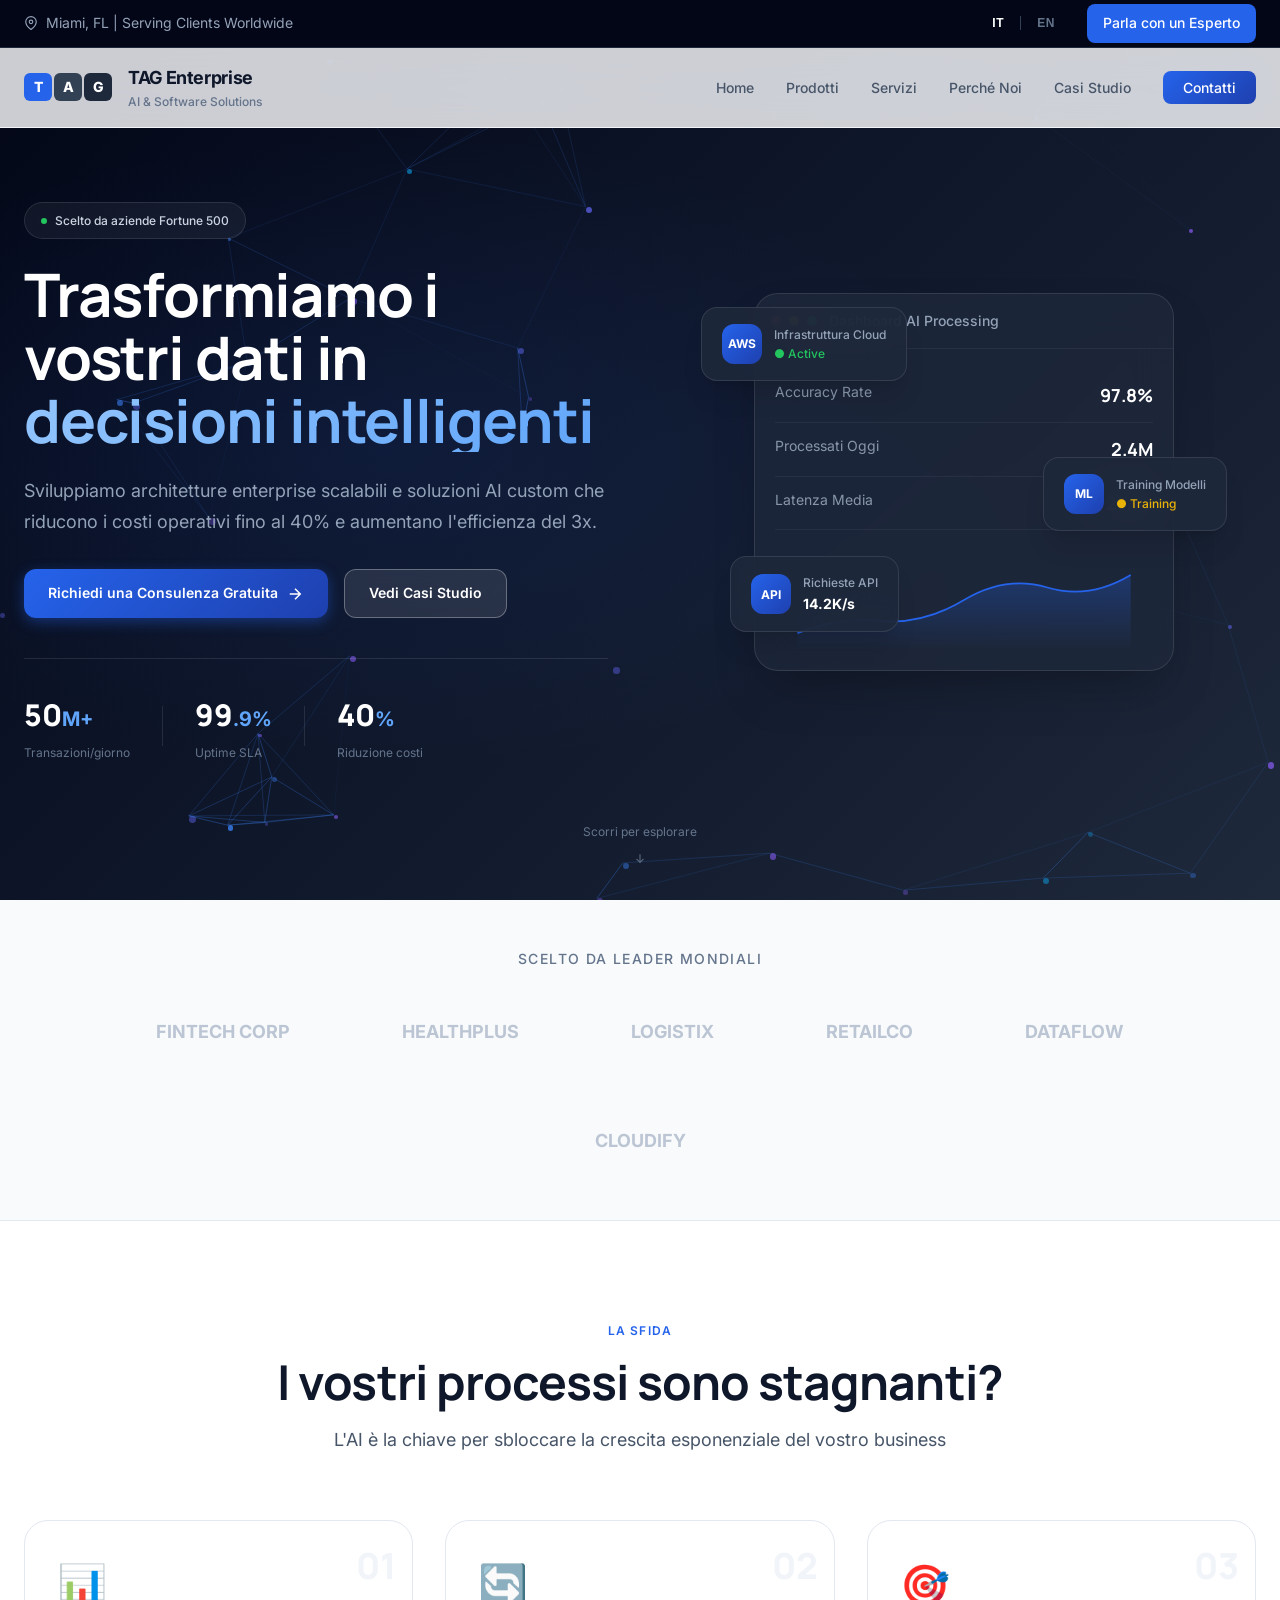
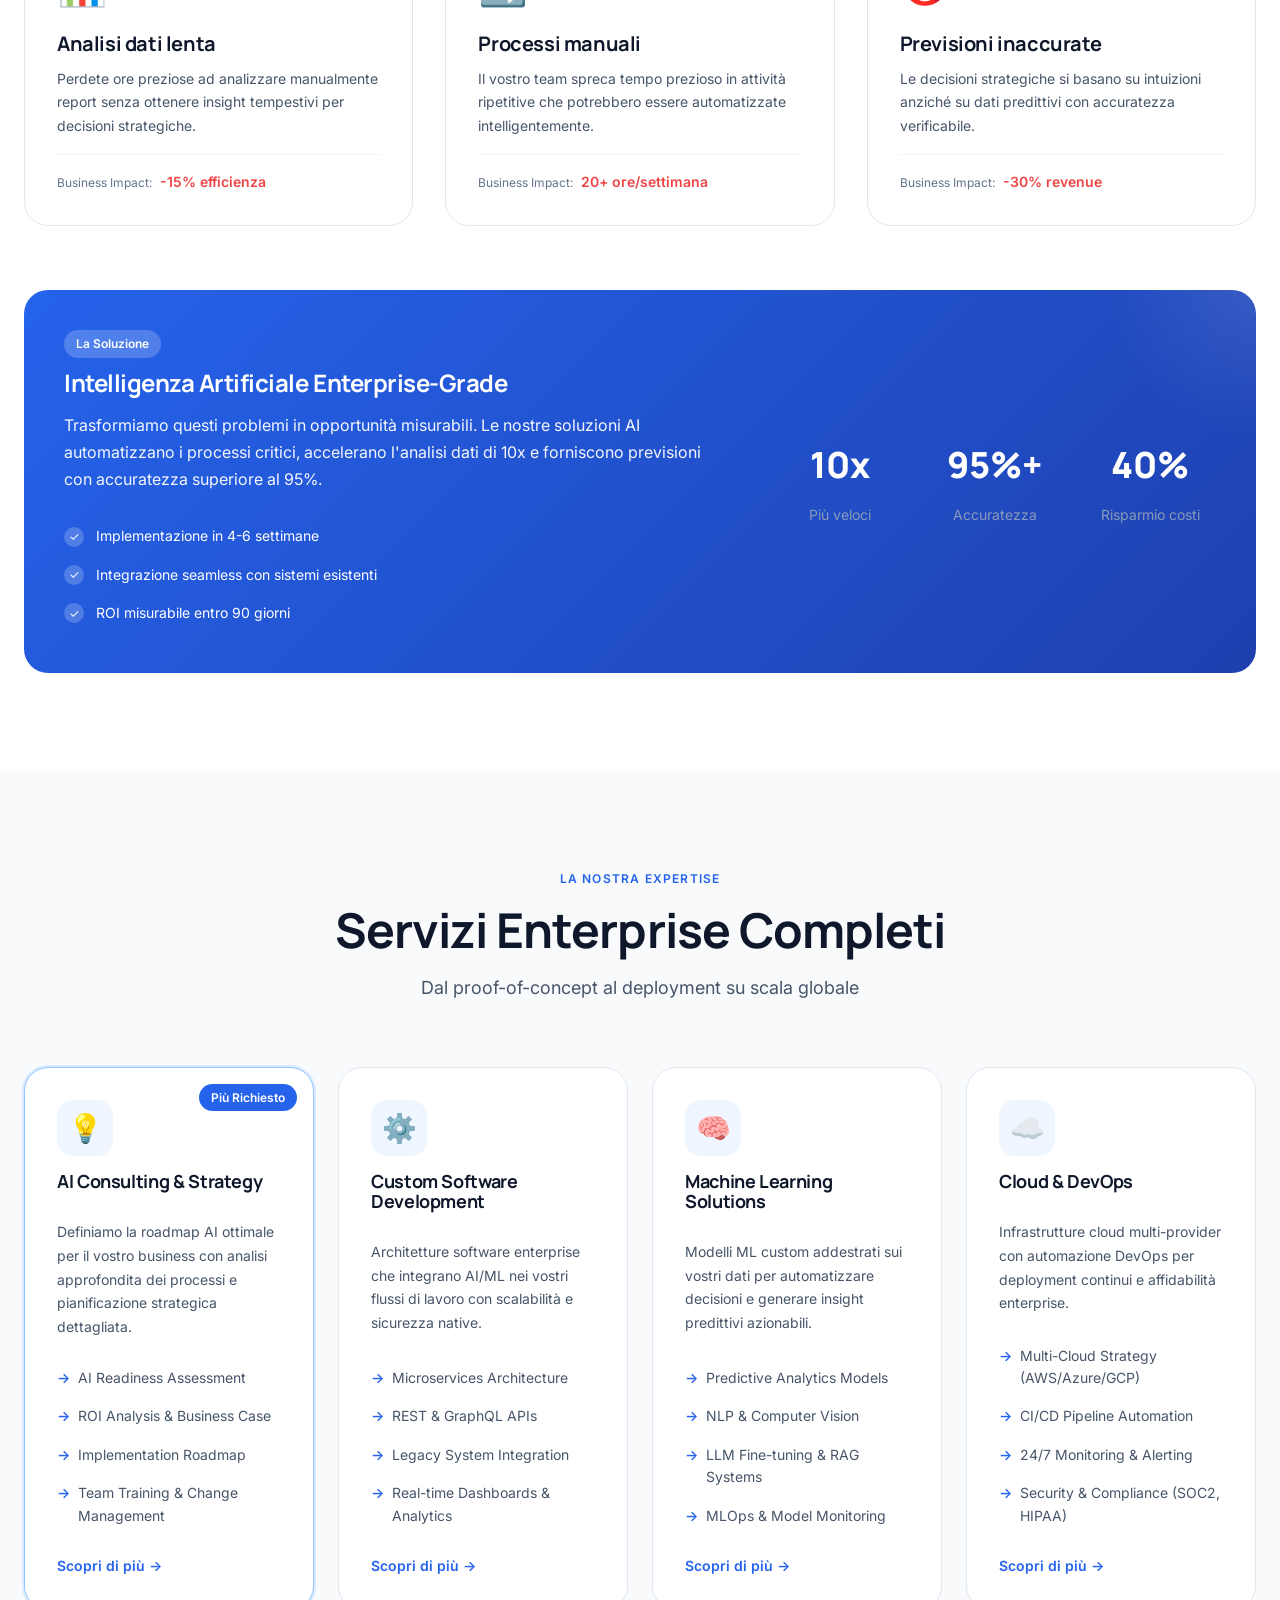
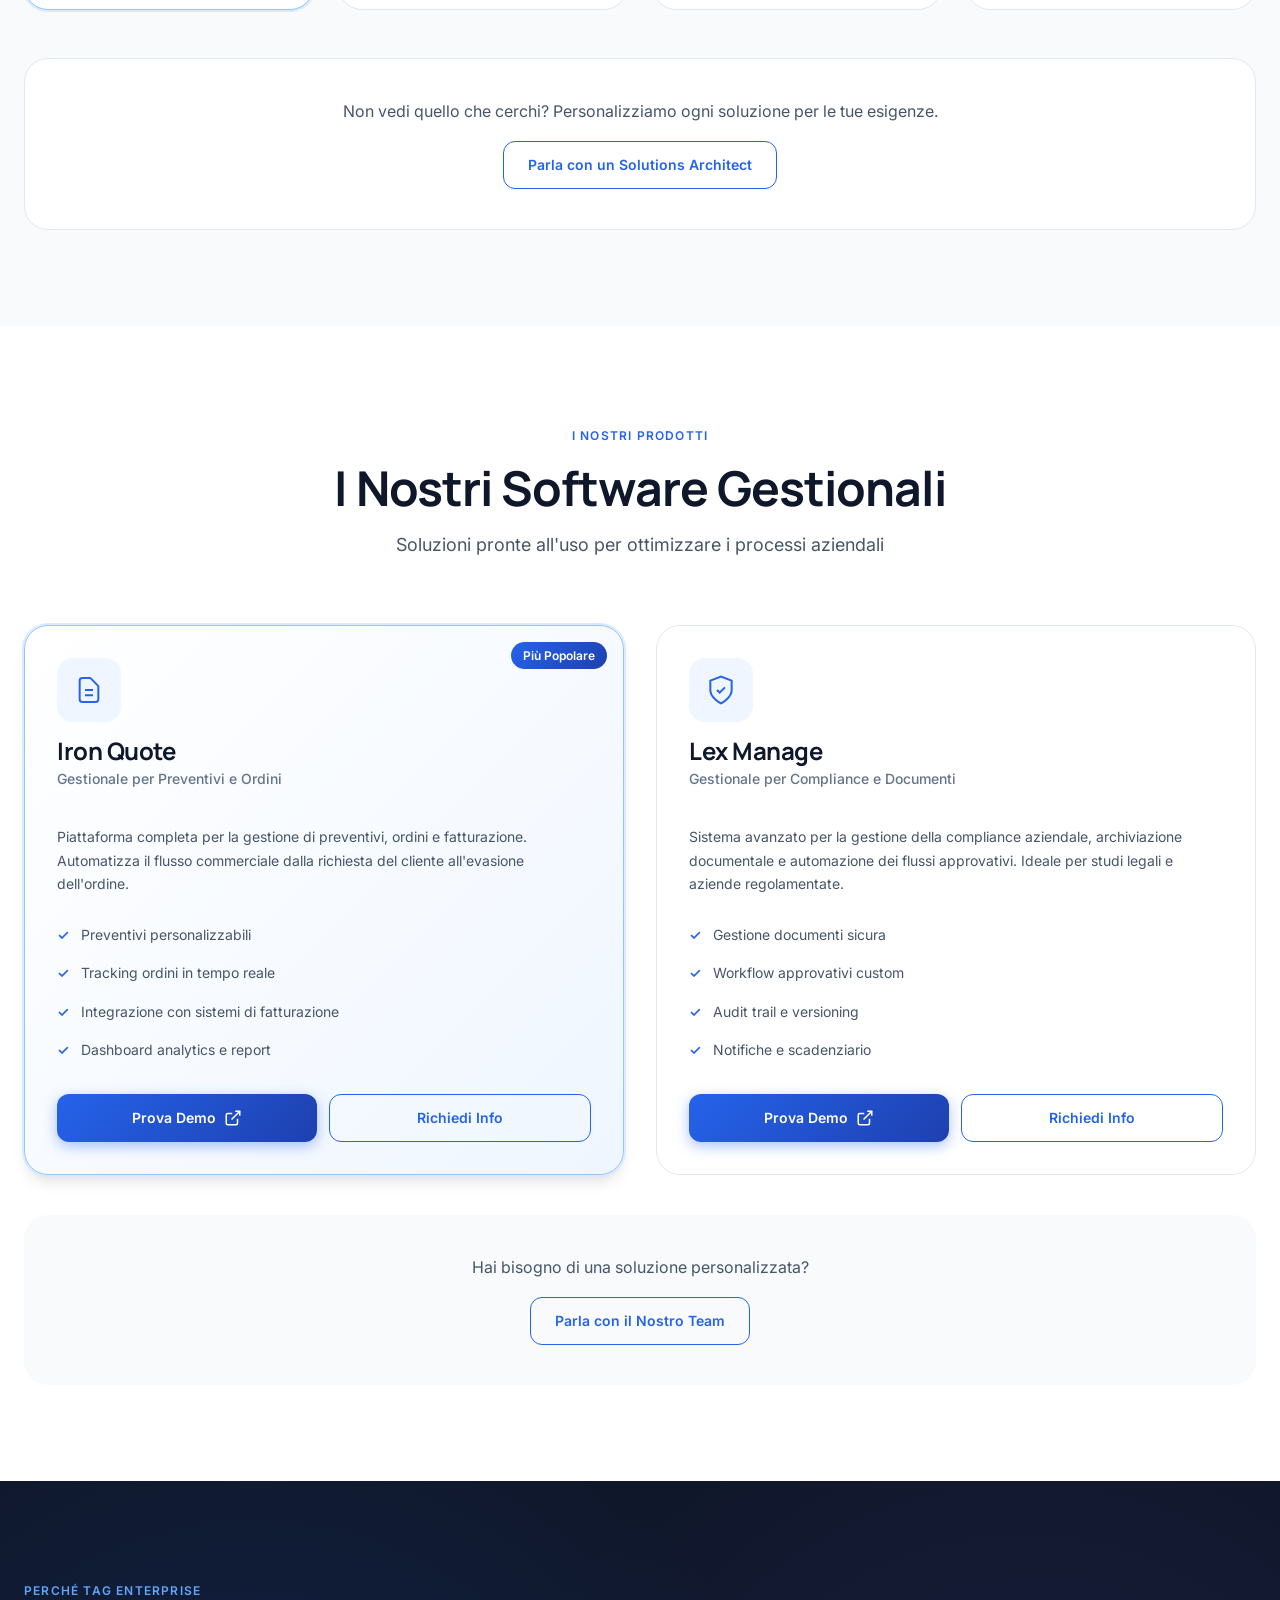
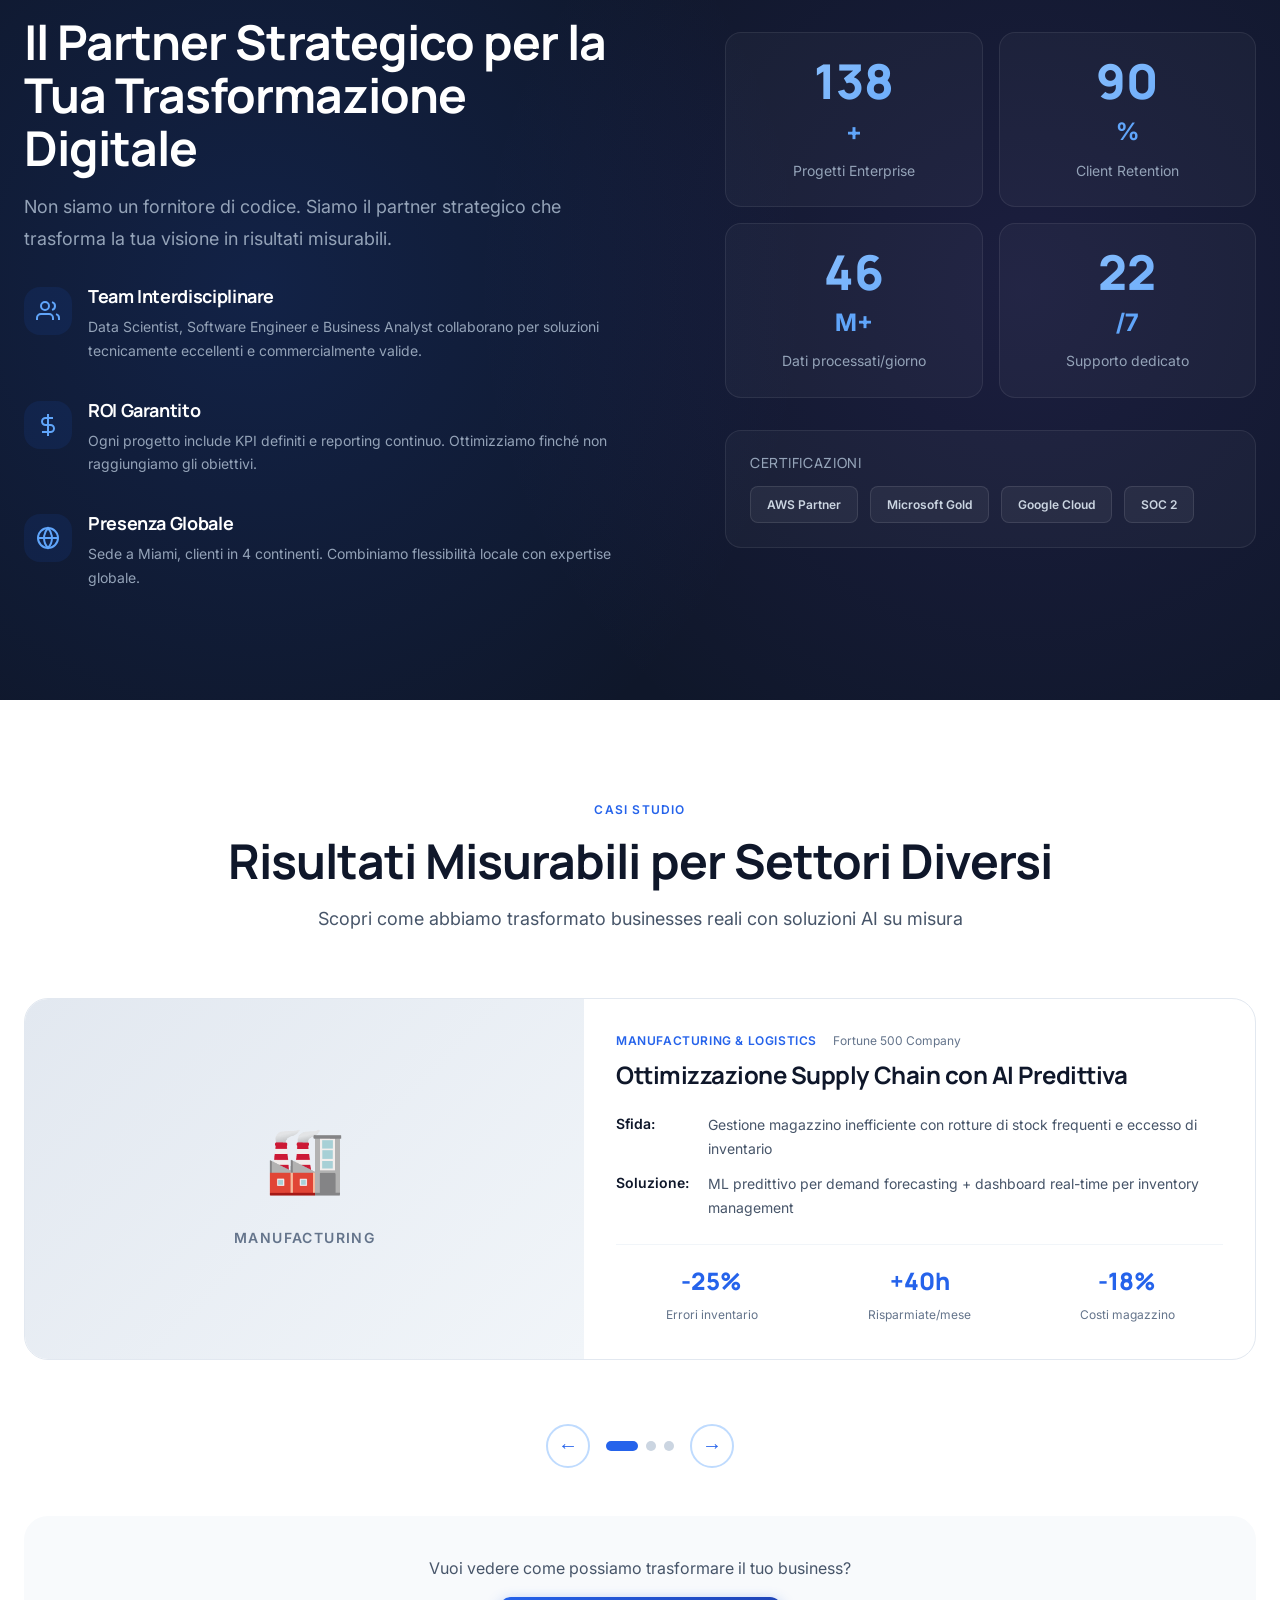
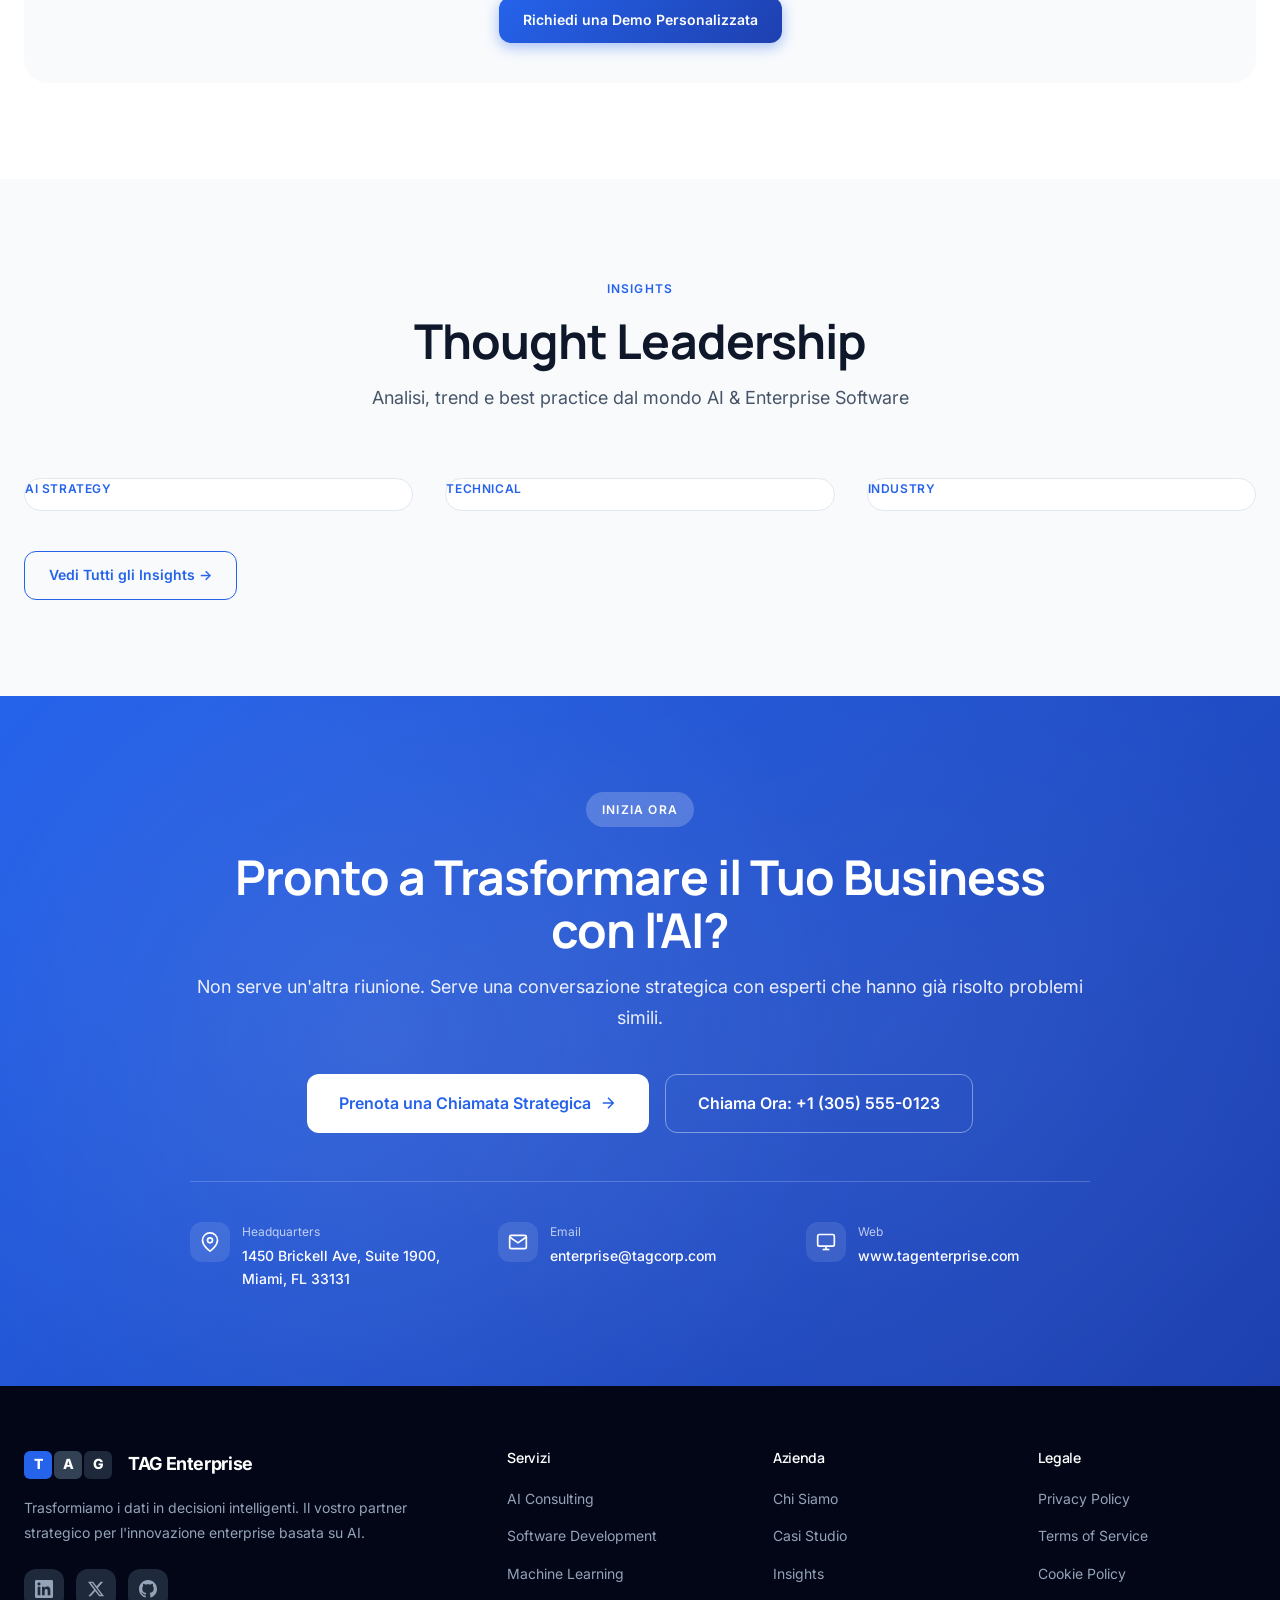
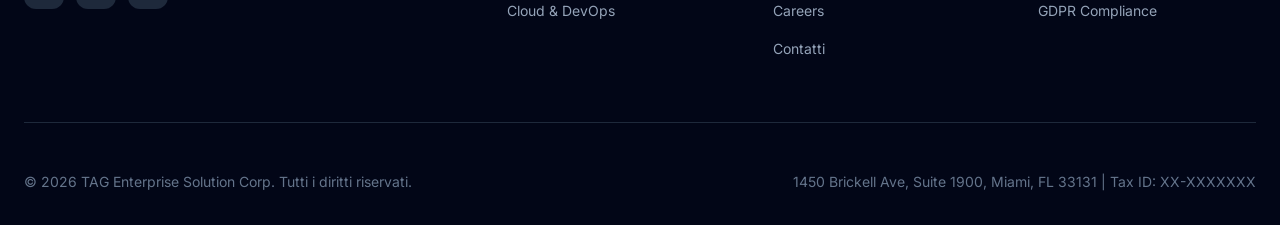
==== index.html @ 3f512d7b "Initialization" ====
<!DOCTYPE html>
<html lang="it">
<head>
    <meta charset="UTF-8">
    <meta name="viewport" content="width=device-width, initial-scale=1.0">
    <meta name="description" content="TAG Enterprise Solution Corp - We transform your data into intelligent decisions. Enterprise AI & Software Solutions.">
    <meta name="keywords" content="AI, Artificial Intelligence, Machine Learning, Software Development, Miami, Enterprise Solutions, Digital Transformation">
    <meta name="author" content="TAG Enterprise Solution Corp">
    <title>TAG Enterprise Solution Corp | Enterprise AI & Software Solutions</title>

    <!-- Preconnect for performance -->
    <link rel="preconnect" href="https://fonts.googleapis.com">
    <link rel="preconnect" href="https://fonts.gstatic.com" crossorigin>
    <link rel="preconnect" href="https://use.typekit.net">

    <!-- Fonts: Inter for body, Calibre-style for headings -->
    <link href="https://fonts.googleapis.com/css2?family=Inter:wght@300;400;500;600;700;800&family=Manrope:wght@400;500;600;700;800&display=swap" rel="stylesheet">

    <!-- Styles -->
    <link rel="stylesheet" href="styles.css">

    <!-- Favicon -->
    <link rel="icon" type="image/svg+xml" href="data:image/svg+xml,<svg xmlns='http://www.w3.org/2000/svg' viewBox='0 0 100 100'><text y='.9em' font-size='90'>TAG</text></svg>">
    <link rel="apple-touch-icon" sizes="180x180" href="data:image/svg+xml,<svg xmlns='http://www.w3.org/2000/svg' viewBox='0 0 100 100'><text y='.9em' font-size='90'>TAG</text></svg>">

    <!-- ============================================
         Open Graph / Social Media Meta Tags
         ============================================ -->
    <meta property="og:type" content="website">
    <meta property="og:url" content="https://www.tagenterprise.com/">
    <meta property="og:title" content="TAG Enterprise Solution Corp | Enterprise AI & Software Solutions">
    <meta property="og:description" content="We transform your data into intelligent decisions. Custom AI solutions that reduce operational costs by up to 40%.">
    <meta property="og:image" content="https://www.tagenterprise.com/og-image.jpg">
    <meta property="og:image:width" content="1200">
    <meta property="og:image:height" content="630">
    <meta property="og:site_name" content="TAG Enterprise Solution Corp">
    <meta property="og:locale" content="it_IT">
    <meta property="og:locale:alternate" content="en_US">

    <!-- Twitter Card -->
    <meta name="twitter:card" content="summary_large_image">
    <meta name="twitter:url" content="https://www.tagenterprise.com/">
    <meta name="twitter:title" content="TAG Enterprise Solution Corp | Enterprise AI Solutions">
    <meta name="twitter:description" content="We transform your data into intelligent decisions. Custom AI solutions that reduce operational costs by up to 40%.">
    <meta name="twitter:image" content="https://www.tagenterprise.com/og-image.jpg">

    <!-- Additional SEO -->
    <link rel="canonical" href="https://www.tagenterprise.com/">
    <meta name="robots" content="index, follow">
    <meta name="theme-color" content="#2563eb">
</head>
<body>
    <!-- Top Bar -->
    <div class="top-bar">
        <div class="container top-bar-container">
            <div class="top-bar-info">
                <span class="top-bar-item">
                    <svg class="icon" viewBox="0 0 24 24" fill="none" stroke="currentColor" stroke-width="2">
                        <path d="M21 10c0 7-9 13-9 13s-9-6-9-13a9 9 0 0 1 18 0z"></path>
                        <circle cx="12" cy="10" r="3"></circle>
                    </svg>
                    Miami, FL | Serving Clients Worldwide
                </span>
            </div>
            <div class="top-bar-actions">
                <div class="language-switcher">
                    <button class="lang-btn active" data-lang="it">IT</button>
                    <span class="lang-divider"></span>
                    <button class="lang-btn" data-lang="en">EN</button>
                </div>
                <a href="#contact" class="top-bar-cta" data-i18n="topBar.contact">Parla con un Esperto</a>
            </div>
        </div>
    </div>

    <!-- Navigation -->
    <nav class="navbar" id="navbar">
        <div class="container nav-container">
            <a href="#" class="logo">
                <div class="logo-mark">
                    <span class="logo-t">T</span>
                    <span class="logo-a">A</span>
                    <span class="logo-g">G</span>
                </div>
                <div class="logo-text">
                    <span class="logo-name">TAG Enterprise</span>
                    <span class="logo-tagline" data-i18n="logo.tagline">AI & Software Solutions</span>
                </div>
            </a>

            <ul class="nav-links" id="navLinks">
                <li><a href="#home" data-i18n="nav.home">Home</a></li>
                <li><a href="#products" data-i18n="nav.products">Prodotti</a></li>
                <li><a href="#services" data-i18n="nav.services">Servizi</a></li>
                <li><a href="#why-us" data-i18n="nav.whyUs">Perché Noi</a></li>
                <li><a href="#case-studies" data-i18n="nav.cases">Casi Studio</a></li>
                <li><a href="#contact" class="btn-nav" data-i18n="nav.contact">Contatti</a></li>
            </ul>

            <button class="nav-toggle" id="navToggle" aria-label="Toggle menu">
                <span></span>
                <span></span>
                <span></span>
            </button>
        </div>
    </nav>

    <!-- Hero Section -->
    <section id="home" class="hero">
        <div class="hero-bg-animation" id="heroAnimation"></div>
        <div class="hero-overlay"></div>
        <div class="container hero-container">
            <div class="hero-content">
                <div class="hero-badge">
                    <span class="badge-dot"></span>
                    <span data-i18n="hero.badge">Trusted by Fortune 500 Companies</span>
                </div>
                <h1 class="hero-title">
                    <span class="title-line" data-i18n="hero.title.line1">Trasformiamo i vostri dati in</span>
                    <span class="title-line gradient-text" data-i18n="hero.title.line2">decisioni intelligenti</span>
                </h1>
                <p class="hero-subtitle" data-i18n="hero.subtitle">
                    Sviluppiamo architetture enterprise scalabili e soluzioni AI custom che riducono i costi operativi fino al 40% e aumentano l'efficienza del 3x.
                </p>
                <div class="hero-cta">
                    <a href="#contact" class="btn btn-primary">
                        <span data-i18n="hero.cta.primary">Richiedi una Consulenza Gratuita</span>
                        <svg class="btn-arrow" viewBox="0 0 24 24" fill="none" stroke="currentColor" stroke-width="2">
                            <path d="M5 12h14M12 5l7 7-7 7"/>
                        </svg>
                    </a>
                    <a href="#case-studies" class="btn btn-secondary">
                        <span data-i18n="hero.cta.secondary">Vedi Casi Studio</span>
                    </a>
                </div>
                <div class="hero-trust">
                    <div class="trust-item">
                        <span class="trust-number" data-count="50">0</span><span class="trust-suffix">M+</span>
                        <span class="trust-label" data-i18n="hero.trust.transactions">Transazioni/giorno</span>
                    </div>
                    <div class="trust-divider"></div>
                    <div class="trust-item">
                        <span class="trust-number" data-count="99">0</span><span class="trust-suffix">.9%</span>
                        <span class="trust-label" data-i18n="hero.trust.uptime">Uptime SLA</span>
                    </div>
                    <div class="trust-divider"></div>
                    <div class="trust-item">
                        <span class="trust-number" data-count="40">0</span><span class="trust-suffix">%</span>
                        <span class="trust-label" data-i18n="hero.trust.savings">Riduzione costi</span>
                    </div>
                </div>
            </div>
            <div class="hero-visual">
                <div class="hero-card-main">
                    <div class="card-header">
                        <div class="card-dots">
                            <span class="dot-red"></span>
                            <span class="dot-yellow"></span>
                            <span class="dot-green"></span>
                        </div>
                        <span class="card-title" data-i18n="hero.card.title">AI Processing Dashboard</span>
                    </div>
                    <div class="card-body">
                        <div class="metric-row">
                            <span class="metric-label" data-i18n="hero.card.accuracy">Accuracy Rate</span>
                            <span class="metric-value">97.8%</span>
                        </div>
                        <div class="metric-row">
                            <span class="metric-label" data-i18n="hero.card.processed">Processed Today</span>
                            <span class="metric-value">2.4M</span>
                        </div>
                        <div class="metric-row">
                            <span class="metric-label" data-i18n="hero.card.latency">Avg Latency</span>
                            <span class="metric-value">23ms</span>
                        </div>
                        <div class="chart-placeholder">
                            <svg viewBox="0 0 400 120" class="chart-svg">
                                <defs>
                                    <linearGradient id="chartGradient" x1="0%" y1="0%" x2="0%" y2="100%">
                                        <stop offset="0%" style="stop-color:#2563eb;stop-opacity:0.3"/>
                                        <stop offset="100%" style="stop-color:#2563eb;stop-opacity:0"/>
                                    </linearGradient>
                                </defs>
                                <path class="chart-area" d="M0,100 Q50,80 100,85 T200,60 T300,45 T400,30 L400,120 L0,120 Z" fill="url(#chartGradient)"/>
                                <path class="chart-line" d="M0,100 Q50,80 100,85 T200,60 T300,45 T400,30" fill="none" stroke="#2563eb" stroke-width="2"/>
                            </svg>
                        </div>
                    </div>
                </div>
                <div class="floating-card card-1">
                    <div class="float-icon icon-aws">AWS</div>
                    <div class="float-text">
                        <span class="float-label" data-i18n="hero.floating.cloud">Cloud Infrastructure</span>
                        <span class="float-status status-active">● Active</span>
                    </div>
                </div>
                <div class="floating-card card-2">
                    <div class="float-icon icon-ml">ML</div>
                    <div class="float-text">
                        <span class="float-label" data-i18n="hero.floating.models">Models Training</span>
                        <span class="float-status status-training">● Training</span>
                    </div>
                </div>
                <div class="floating-card card-3">
                    <div class="float-icon icon-api">API</div>
                    <div class="float-text">
                        <span class="float-label" data-i18n="hero.floating.requests">API Requests</span>
                        <span class="float-value">14.2K/s</span>
                    </div>
                </div>
            </div>
        </div>
        <div class="hero-scroll-indicator">
            <span data-i18n="hero.scroll">Scroll to explore</span>
            <div class="scroll-arrow">↓</div>
        </div>
    </section>

    <!-- Logos Section -->
    <section class="logos-section">
        <div class="container">
            <p class="logos-title" data-i18n="logos.title">Trusted by industry leaders worldwide</p>
            <div class="logos-grid">
                <div class="logo-placeholder"><span>FINTECH CORP</span></div>
                <div class="logo-placeholder"><span>HEALTHPLUS</span></div>
                <div class="logo-placeholder"><span>LOGISTIX</span></div>
                <div class="logo-placeholder"><span>RETAILCO</span></div>
                <div class="logo-placeholder"><span>DATAFLOW</span></div>
                <div class="logo-placeholder"><span>CLOUDIFY</span></div>
            </div>
        </div>
    </section>

    <!-- Problem & Solution Section -->
    <section class="problem-solution">
        <div class="container">
            <div class="section-header">
                <span class="section-tag" data-i18n="problem.tag">The Challenge</span>
                <h2 class="section-title" data-i18n="problem.title">I vostri processi sono stagnanti?</h2>
                <p class="section-subtitle" data-i18n="problem.subtitle">L'AI è la chiave per sbloccare la crescita esponenziale del vostro business</p>
            </div>
            <div class="problems-grid">
                <div class="problem-card">
                    <div class="problem-number">01</div>
                    <div class="problem-icon">📊</div>
                    <h3 data-i18n="problem.card1.title">Analisi dati lenta</h3>
                    <p data-i18n="problem.card1.desc">Perdete ore preziose ad analizzare manualmente report senza ottenere insight tempestivi per decisioni strategiche.</p>
                    <div class="problem-impact">
                        <span class="impact-label" data-i18n="problem.impact">Business Impact:</span>
                        <span class="impact-value" data-i18n="problem.card1.impact">-15% efficienza</span>
                    </div>
                </div>
                <div class="problem-card">
                    <div class="problem-number">02</div>
                    <div class="problem-icon">🔄</div>
                    <h3 data-i18n="problem.card2.title">Processi manuali</h3>
                    <p data-i18n="problem.card2.desc">Il vostro team spreca tempo prezioso in attività ripetitive che potrebbero essere automatizzate intelligentemente.</p>
                    <div class="problem-impact">
                        <span class="impact-label" data-i18n="problem.impact">Business Impact:</span>
                        <span class="impact-value" data-i18n="problem.card2.impact">20+ ore/settimana</span>
                    </div>
                </div>
                <div class="problem-card">
                    <div class="problem-number">03</div>
                    <div class="problem-icon">🎯</div>
                    <h3 data-i18n="problem.card3.title">Previsioni inaccurate</h3>
                    <p data-i18n="problem.card3.desc">Le decisioni strategiche si basano su intuizioni anziché su dati predittivi con accuratezza verificabile.</p>
                    <div class="problem-impact">
                        <span class="impact-label" data-i18n="problem.impact">Business Impact:</span>
                        <span class="impact-value" data-i18n="problem.card3.impact">-30% revenue</span>
                    </div>
                </div>
            </div>
            <div class="solution-banner">
                <div class="solution-content">
                    <div class="solution-header">
                        <span class="solution-badge" data-i18n="problem.solution.badge">The Solution</span>
                        <h3 data-i18n="problem.solution.title">Intelligenza Artificiale Enterprise-Grade</h3>
                    </div>
                    <p data-i18n="problem.solution.desc">Trasformiamo questi problemi in opportunità misurabili. Le nostre soluzioni AI automatizzano i processi critici, accelerano l'analisi dati di 10x e forniscono previsioni con accuratezza superiore al 95%.</p>
                    <ul class="solution-list">
                        <li>
                            <span class="check-icon">✓</span>
                            <span data-i18n="problem.solution.point1">Implementazione in 4-6 settimane</span>
                        </li>
                        <li>
                            <span class="check-icon">✓</span>
                            <span data-i18n="problem.solution.point2">Integrazione seamless con sistemi esistenti</span>
                        </li>
                        <li>
                            <span class="check-icon">✓</span>
                            <span data-i18n="problem.solution.point3">ROI misurabile entro 90 giorni</span>
                        </li>
                    </ul>
                </div>
                <div class="solution-metrics">
                    <div class="solution-metric">
                        <span class="metric-big">10x</span>
                        <span class="metric-label" data-i18n="problem.solution.metric1">Più veloci</span>
                    </div>
                    <div class="solution-metric">
                        <span class="metric-big">95%+</span>
                        <span class="metric-label" data-i18n="problem.solution.metric2">Accuratezza</span>
                    </div>
                    <div class="solution-metric">
                        <span class="metric-big">40%</span>
                        <span class="metric-label" data-i18n="problem.solution.metric3">Risparmio costi</span>
                    </div>
                </div>
            </div>
        </div>
    </section>

    <!-- Services Section -->
    <section id="services" class="services">
        <div class="container">
            <div class="section-header">
                <span class="section-tag" data-i18n="services.tag">Our Expertise</span>
                <h2 class="section-title" data-i18n="services.title">Servizi Enterprise Completi</h2>
                <p class="section-subtitle" data-i18n="services.subtitle">Dal proof-of-concept al deployment su scala globale</p>
            </div>
            <div class="services-grid">
                <div class="service-card featured">
                    <div class="service-badge" data-i18n="services.popular">Most Popular</div>
                    <div class="service-header">
                        <div class="service-icon-bg">
                            <span class="service-icon">💡</span>
                        </div>
                        <h3 data-i18n="services.card1.title">AI Consulting & Strategy</h3>
                    </div>
                    <p data-i18n="services.card1.desc">Definiamo la roadmap AI ottimale per il vostro business con analisi approfondita dei processi e pianificazione strategica dettagliata.</p>
                    <ul class="service-list">
                        <li><span class="bullet">→</span> <span data-i18n="services.card1.item1">AI Readiness Assessment</span></li>
                        <li><span class="bullet">→</span> <span data-i18n="services.card1.item2">ROI Analysis & Business Case</span></li>
                        <li><span class="bullet">→</span> <span data-i18n="services.card1.item3">Implementation Roadmap</span></li>
                        <li><span class="bullet">→</span> <span data-i18n="services.card1.item4">Team Training & Change Management</span></li>
                    </ul>
                    <a href="#contact" class="service-link" data-i18n="services.learnMore">Scopri di più →</a>
                </div>
                <div class="service-card">
                    <div class="service-header">
                        <div class="service-icon-bg">
                            <span class="service-icon">⚙️</span>
                        </div>
                        <h3 data-i18n="services.card2.title">Custom Software Development</h3>
                    </div>
                    <p data-i18n="services.card2.desc">Architetture software enterprise che integrano AI/ML nei vostri flussi di lavoro con scalabilità e sicurezza native.</p>
                    <ul class="service-list">
                        <li><span class="bullet">→</span> <span data-i18n="services.card2.item1">Microservices Architecture</span></li>
                        <li><span class="bullet">→</span> <span data-i18n="services.card2.item2">REST & GraphQL APIs</span></li>
                        <li><span class="bullet">→</span> <span data-i18n="services.card2.item3">Legacy System Integration</span></li>
                        <li><span class="bullet">→</span> <span data-i18n="services.card2.item4">Real-time Dashboards & Analytics</span></li>
                    </ul>
                    <a href="#contact" class="service-link" data-i18n="services.learnMore">Scopri di più →</a>
                </div>
                <div class="service-card">
                    <div class="service-header">
                        <div class="service-icon-bg">
                            <span class="service-icon">🧠</span>
                        </div>
                        <h3 data-i18n="services.card3.title">Machine Learning Solutions</h3>
                    </div>
                    <p data-i18n="services.card3.desc">Modelli ML custom addestrati sui vostri dati per automatizzare decisioni e generare insight predittivi azionabili.</p>
                    <ul class="service-list">
                        <li><span class="bullet">→</span> <span data-i18n="services.card3.item1">Predictive Analytics Models</span></li>
                        <li><span class="bullet">→</span> <span data-i18n="services.card3.item2">NLP & Computer Vision</span></li>
                        <li><span class="bullet">→</span> <span data-i18n="services.card3.item3">LLM Fine-tuning & RAG Systems</span></li>
                        <li><span class="bullet">→</span> <span data-i18n="services.card3.item4">MLOps & Model Monitoring</span></li>
                    </ul>
                    <a href="#contact" class="service-link" data-i18n="services.learnMore">Scopri di più →</a>
                </div>
                <div class="service-card">
                    <div class="service-header">
                        <div class="service-icon-bg">
                            <span class="service-icon">☁️</span>
                        </div>
                        <h3 data-i18n="services.card4.title">Cloud & DevOps</h3>
                    </div>
                    <p data-i18n="services.card4.desc">Infrastrutture cloud multi-provider con automazione DevOps per deployment continui e affidabilità enterprise.</p>
                    <ul class="service-list">
                        <li><span class="bullet">→</span> <span data-i18n="services.card4.item1">Multi-Cloud Strategy (AWS/Azure/GCP)</span></li>
                        <li><span class="bullet">→</span> <span data-i18n="services.card4.item2">CI/CD Pipeline Automation</span></li>
                        <li><span class="bullet">→</span> <span data-i18n="services.card4.item3">24/7 Monitoring & Alerting</span></li>
                        <li><span class="bullet">→</span> <span data-i18n="services.card4.item4">Security & Compliance (SOC2, HIPAA)</span></li>
                    </ul>
                    <a href="#contact" class="service-link" data-i18n="services.learnMore">Scopri di più →</a>
                </div>
            </div>
            <div class="services-cta">
                <p data-i18n="services.cta">Non vedi quello che cerchi? Personalizziamo ogni soluzione per le tue esigenze.</p>
                <a href="#contact" class="btn btn-outline" data-i18n="services.ctaBtn">Parla con un Solutions Architect</a>
            </div>
        </div>
    </section>

    <!-- Products Section -->
    <section id="products" class="products">
        <div class="container">
            <div class="section-header">
                <span class="section-tag" data-i18n="products.tag">Our Products</span>
                <h2 class="section-title" data-i18n="products.title">I Nostri Software Gestionali</h2>
                <p class="section-subtitle" data-i18n="products.subtitle">Soluzioni pronte all'uso per ottimizzare i processi aziendali</p>
            </div>
            <div class="products-grid">
                <!-- Iron Quote -->
                <div class="product-card featured">
                    <div class="product-badge" data-i18n="products.popular">Più Popolare</div>
                    <div class="product-header">
                        <div class="product-icon-bg">
                            <svg class="product-icon" viewBox="0 0 24 24" fill="none" stroke="currentColor" stroke-width="1.5">
                                <path d="M9 12h6m-6 4h6m2 5H7a2 2 0 0 1-2-2V5a2 2 0 0 1 2-2h5.586a1 1 0 0 1 .707.293l5.414 5.414a1 1 0 0 1 .293.707V19a2 2 0 0 1-2 2z"></path>
                            </svg>
                        </div>
                        <h3 data-i18n="products.ironquote.title">Iron Quote</h3>
                        <p class="product-tagline" data-i18n="products.ironquote.tagline">Gestionale per Preventivi e Ordini</p>
                    </div>
                    <p data-i18n="products.ironquote.desc">Piattaforma completa per la gestione di preventivi, ordini e fatturazione. Automatizza il flusso commerciale dalla richiesta del cliente all'evasione dell'ordine.</p>
                    <ul class="product-features">
                        <li><span class="check">✓</span> <span data-i18n="products.ironquote.f1">Preventivi personalizzabili</span></li>
                        <li><span class="check">✓</span> <span data-i18n="products.ironquote.f2">Tracking ordini in tempo reale</span></li>
                        <li><span class="check">✓</span> <span data-i18n="products.ironquote.f3">Integrazione con sistemi di fatturazione</span></li>
                        <li><span class="check">✓</span> <span data-i18n="products.ironquote.f4">Dashboard analytics e report</span></li>
                    </ul>
                    <div class="product-actions">
                        <a href="https://app.iron-quote.it" target="_blank" rel="noopener noreferrer" class="btn btn-primary btn-full">
                            <span data-i18n="products.tryDemo">Prova Demo</span>
                            <svg class="btn-arrow" viewBox="0 0 24 24" fill="none" stroke="currentColor" stroke-width="2">
                                <path d="M18 13v6a2 2 0 0 1-2 2H5a2 2 0 0 1-2-2V8a2 2 0 0 1 2-2h6"></path>
                                <polyline points="15 3 21 3 21 9"></polyline>
                                <line x1="10" y1="14" x2="21" y2="3"></line>
                            </svg>
                        </a>
                        <a href="#contact" class="btn btn-outline btn-full" data-i18n="products.requestInfo">Richiedi Info</a>
                    </div>
                </div>

                <!-- Lex Manage -->
                <div class="product-card">
                    <div class="product-header">
                        <div class="product-icon-bg">
                            <svg class="product-icon" viewBox="0 0 24 24" fill="none" stroke="currentColor" stroke-width="1.5">
                                <path d="M12 22s8-4 8-10V5l-8-3-8 3v7c0 6 8 10 8 10z"></path>
                                <path d="M9 12l2 2 4-4"></path>
                            </svg>
                        </div>
                        <h3 data-i18n="products.lexmanage.title">Lex Manage</h3>
                        <p class="product-tagline" data-i18n="products.lexmanage.tagline">Gestionale per Compliance e Documenti</p>
                    </div>
                    <p data-i18n="products.lexmanage.desc">Sistema avanzato per la gestione della compliance aziendale, archiviazione documentale e automazione dei flussi approvativi. Ideale per studi legali e aziende regolamentate.</p>
                    <ul class="product-features">
                        <li><span class="check">✓</span> <span data-i18n="products.lexmanage.f1">Gestione documenti sicura</span></li>
                        <li><span class="check">✓</span> <span data-i18n="products.lexmanage.f2">Workflow approvativi custom</span></li>
                        <li><span class="check">✓</span> <span data-i18n="products.lexmanage.f3">Audit trail e versioning</span></li>
                        <li><span class="check">✓</span> <span data-i18n="products.lexmanage.f4">Notifiche e scadenziario</span></li>
                    </ul>
                    <div class="product-actions">
                        <a href="https://app.lexmanage.it" target="_blank" rel="noopener noreferrer" class="btn btn-primary btn-full">
                            <span data-i18n="products.tryDemo">Prova Demo</span>
                            <svg class="btn-arrow" viewBox="0 0 24 24" fill="none" stroke="currentColor" stroke-width="2">
                                <path d="M18 13v6a2 2 0 0 1-2 2H5a2 2 0 0 1-2-2V8a2 2 0 0 1 2-2h6"></path>
                                <polyline points="15 3 21 3 21 9"></polyline>
                                <line x1="10" y1="14" x2="21" y2="3"></line>
                            </svg>
                        </a>
                        <a href="#contact" class="btn btn-outline btn-full" data-i18n="products.requestInfo">Richiedi Info</a>
                    </div>
                </div>
            </div>
            <div class="products-cta">
                <p data-i18n="products.cta">Hai bisogno di una soluzione personalizzata?</p>
                <a href="#contact" class="btn btn-outline" data-i18n="products.ctaBtn">Parla con il Nostro Team</a>
            </div>
        </div>
    </section>

    <!-- Why Us Section -->
    <section id="why-us" class="why-us">
        <div class="container">
            <div class="why-layout">
                <div class="why-content">
                    <span class="section-tag light" data-i18n="why.tag">Why TAG Enterprise</span>
                    <h2 class="section-title light" data-i18n="why.title">Il Partner Strategico per la Tua Trasformazione Digitale</h2>
                    <p class="why-intro" data-i18n="why.intro">Non siamo un fornitore di codice. Siamo il partner strategico che trasforma la tua visione in risultati misurabili.</p>

                    <div class="why-features">
                        <div class="why-feature">
                            <div class="feature-icon">
                                <svg viewBox="0 0 24 24" fill="none" stroke="currentColor" stroke-width="2">
                                    <path d="M17 21v-2a4 4 0 0 0-4-4H5a4 4 0 0 0-4 4v2"></path>
                                    <circle cx="9" cy="7" r="4"></circle>
                                    <path d="M23 21v-2a4 4 0 0 0-3-3.87"></path>
                                    <path d="M16 3.13a4 4 0 0 1 0 7.75"></path>
                                </svg>
                            </div>
                            <div class="feature-content">
                                <h4 data-i18n="why.feature1.title">Team Interdisciplinare</h4>
                                <p data-i18n="why.feature1.desc">Data Scientist, Software Engineer e Business Analyst collaborano per soluzioni tecnicamente eccellenti e commercialmente valide.</p>
                            </div>
                        </div>
                        <div class="why-feature">
                            <div class="feature-icon">
                                <svg viewBox="0 0 24 24" fill="none" stroke="currentColor" stroke-width="2">
                                    <line x1="12" y1="1" x2="12" y2="23"></line>
                                    <path d="M17 5H9.5a3.5 3.5 0 0 0 0 7h5a3.5 3.5 0 0 1 0 7H6"></path>
                                </svg>
                            </div>
                            <div class="feature-content">
                                <h4 data-i18n="why.feature2.title">ROI Garantito</h4>
                                <p data-i18n="why.feature2.desc">Ogni progetto include KPI definiti e reporting continuo. Ottimizziamo finché non raggiungiamo gli obiettivi.</p>
                            </div>
                        </div>
                        <div class="why-feature">
                            <div class="feature-icon">
                                <svg viewBox="0 0 24 24" fill="none" stroke="currentColor" stroke-width="2">
                                    <circle cx="12" cy="12" r="10"></circle>
                                    <line x1="2" y1="12" x2="22" y2="12"></line>
                                    <path d="M12 2a15.3 15.3 0 0 1 4 10 15.3 15.3 0 0 1-4 10 15.3 15.3 0 0 1-4-10 15.3 15.3 0 0 1 4-10z"></path>
                                </svg>
                            </div>
                            <div class="feature-content">
                                <h4 data-i18n="why.feature3.title">Presenza Globale</h4>
                                <p data-i18n="why.feature3.desc">Sede a Miami, clienti in 4 continenti. Combiniamo flessibilità locale con expertise globale.</p>
                            </div>
                        </div>
                    </div>
                </div>
                <div class="why-stats">
                    <div class="stats-grid">
                        <div class="stat-box">
                            <span class="stat-number gradient-text" data-count="150">0</span>
                            <span class="stat-suffix">+</span>
                            <span class="stat-label" data-i18n="why.stat1">Progetti Enterprise</span>
                        </div>
                        <div class="stat-box">
                            <span class="stat-number gradient-text" data-count="98">0</span>
                            <span class="stat-suffix">%</span>
                            <span class="stat-label" data-i18n="why.stat2">Client Retention</span>
                        </div>
                        <div class="stat-box">
                            <span class="stat-number gradient-text" data-count="50">0</span>
                            <span class="stat-suffix">M+</span>
                            <span class="stat-label" data-i18n="why.stat3">Dati processati/giorno</span>
                        </div>
                        <div class="stat-box">
                            <span class="stat-number gradient-text" data-count="24">0</span>
                            <span class="stat-suffix">/7</span>
                            <span class="stat-label" data-i18n="why.stat4">Supporto dedicato</span>
                        </div>
                    </div>
                    <div class="certifications">
                        <h5 data-i18n="why.certs">Certificazioni</h5>
                        <div class="cert-badges">
                            <span class="cert-badge">AWS Partner</span>
                            <span class="cert-badge">Microsoft Gold</span>
                            <span class="cert-badge">Google Cloud</span>
                            <span class="cert-badge">SOC 2</span>
                        </div>
                    </div>
                </div>
            </div>
        </div>
    </section>

    <!-- Case Studies Section -->
    <section id="case-studies" class="case-studies">
        <div class="container">
            <div class="section-header">
                <span class="section-tag" data-i18n="cases.tag">Case Studies</span>
                <h2 class="section-title" data-i18n="cases.title">Risultati Misurabili per Settori Diversi</h2>
                <p class="section-subtitle" data-i18n="cases.subtitle">Scopri come abbiamo trasformato businesses reali con soluzioni AI su misura</p>
            </div>

            <div class="case-studies-container">
                <div class="case-card-large">
                    <div class="case-image">
                        <div class="image-placeholder">
                            <span class="placeholder-icon">🏭</span>
                            <span class="placeholder-text">Manufacturing</span>
                        </div>
                    </div>
                    <div class="case-content">
                        <div class="case-meta">
                            <span class="case-sector" data-i18n="cases.case1.sector">Manufacturing & Logistics</span>
                            <span class="case-client">Fortune 500 Company</span>
                        </div>
                        <h3 data-i18n="cases.case1.title">Ottimizzazione Supply Chain con AI Predittiva</h3>
                        <div class="case-grid">
                            <div class="case-info">
                                <div class="info-row">
                                    <span class="info-label" data-i18n="cases.challenge">Sfida:</span>
                                    <span data-i18n="cases.case1.challenge">Gestione magazzino inefficiente con rotture di stock frequenti e eccesso di inventario</span>
                                </div>
                                <div class="info-row">
                                    <span class="info-label" data-i18n="cases.solution">Soluzione:</span>
                                    <span data-i18n="cases.case1.solution">ML predittivo per demand forecasting + dashboard real-time per inventory management</span>
                                </div>
                            </div>
                            <div class="case-metrics">
                                <div class="case-metric">
                                    <span class="case-metric-value">-25%</span>
                                    <span class="case-metric-label" data-i18n="cases.case1.metric1">Errori inventario</span>
                                </div>
                                <div class="case-metric">
                                    <span class="case-metric-value">+40h</span>
                                    <span class="case-metric-label" data-i18n="cases.case1.metric2">Risparmiate/mese</span>
                                </div>
                                <div class="case-metric">
                                    <span class="case-metric-value">-18%</span>
                                    <span class="case-metric-label" data-i18n="cases.case1.metric3">Costi magazzino</span>
                                </div>
                            </div>
                        </div>
                    </div>
                </div>

                <div class="case-card-large">
                    <div class="case-image">
                        <div class="image-placeholder">
                            <span class="placeholder-icon">💰</span>
                            <span class="placeholder-text">Financial Services</span>
                        </div>
                    </div>
                    <div class="case-content">
                        <div class="case-meta">
                            <span class="case-sector" data-i18n="cases.case2.sector">Financial Services</span>
                            <span class="case-client">Top 10 US Bank</span>
                        </div>
                        <h3 data-i18n="cases.case2.title">Rilevamento Frodi in Tempo Reale con Deep Learning</h3>
                        <div class="case-grid">
                            <div class="case-info">
                                <div class="info-row">
                                    <span class="info-label" data-i18n="cases.challenge">Sfida:</span>
                                    <span data-i18n="cases.case2.challenge">Sistema legacy incapace di identificare frodi in tempo reale su 50K+ transazioni/giorno</span>
                                </div>
                                <div class="info-row">
                                    <span class="info-label" data-i18n="cases.solution">Soluzione:</span>
                                    <span data-i18n="cases.case2.solution">Deep Learning per anomaly detection con processing in &lt;50ms per transazione</span>
                                </div>
                            </div>
                            <div class="case-metrics">
                                <div class="case-metric">
                                    <span class="case-metric-value">+45%</span>
                                    <span class="case-metric-label" data-i18n="cases.case2.metric1">Frodi rilevate</span>
                                </div>
                                <div class="case-metric">
                                    <span class="case-metric-value">-65%</span>
                                    <span class="case-metric-label" data-i18n="cases.case2.metric2">Falsi positivi</span>
                                </div>
                                <div class="case-metric">
                                    <span class="case-metric-value">$2.4M</span>
                                    <span class="case-metric-label" data-i18n="cases.case2.metric3">Risparmiati/anno</span>
                                </div>
                            </div>
                        </div>
                    </div>
                </div>

                <div class="case-card-large">
                    <div class="case-image">
                        <div class="image-placeholder">
                            <span class="placeholder-icon">🏥</span>
                            <span class="placeholder-text">Healthcare</span>
                        </div>
                    </div>
                    <div class="case-content">
                        <div class="case-meta">
                            <span class="case-sector" data-i18n="cases.case3.sector">Healthcare</span>
                            <span class="case-client">Regional Hospital Network</span>
                        </div>
                        <h3 data-i18n="cases.case3.title">Automazione Documentazione Clinica con NLP</h3>
                        <div class="case-grid">
                            <div class="case-info">
                                <div class="info-row">
                                    <span class="info-label" data-i18n="cases.challenge">Sfida:</span>
                                    <span data-i18n="cases.case3.challenge">3 ore/giorno di personale medico perse in documentazione cartacea e digitale</span>
                                </div>
                                <div class="info-row">
                                    <span class="info-label" data-i18n="cases.solution">Soluzione:</span>
                                    <span data-i18n="cases.case3.solution">NLP custom per trascrizione voice-to-text e classificazione automatica referti</span>
                                </div>
                            </div>
                            <div class="case-metrics">
                                <div class="case-metric">
                                    <span class="case-metric-value">-85%</span>
                                    <span class="case-metric-label" data-i18n="cases.case3.metric1">Tempo docs</span>
                                </div>
                                <div class="case-metric">
                                    <span class="case-metric-value">99.2%</span>
                                    <span class="case-metric-label" data-i18n="cases.case3.metric2">Accuratezza</span>
                                </div>
                                <div class="case-metric">
                                    <span class="case-metric-value">+25%</span>
                                    <span class="case-metric-label" data-i18n="cases.case3.metric3">Pazienti/giorno</span>
                                </div>
                            </div>
                        </div>
                    </div>
                </div>
            </div>

            <div class="cases-cta">
                <p data-i18n="cases.cta">Vuoi vedere come possiamo trasformare il tuo business?</p>
                <a href="#contact" class="btn btn-primary" data-i18n="cases.ctaBtn">Richiedi una Demo Personalizzata</a>
            </div>
        </div>
    </section>

    <!-- Insights Section -->
    <section id="insights" class="insights">
        <div class="container">
            <div class="section-header">
                <span class="section-tag" data-i18n="insights.tag">Insights</span>
                <h2 class="section-title" data-i18n="insights.title">Thought Leadership</h2>
                <p class="section-subtitle" data-i18n="insights.subtitle">Analisi, trend e best practice dal mondo AI & Enterprise Software</p>
            </div>
            <div class="insights-grid">
                <article class="insight-card">
                    <div class="insight-category" data-i18n="insights.cat1">AI Strategy</span>
                    <h3 data-i18n="insights.article1.title">Come Calcolare il ROI di un Progetto AI</h3>
                    <p data-i18n="insights.article1.desc">Una framework pratica per valutare investimenti in AI con metriche concrete e timeline realistiche.</p>
                    <a href="#" class="insight-link" data-i18n="insights.readMore">Leggi di più →</a>
                </article>
                <article class="insight-card">
                    <div class="insight-category" data-i18n="insights.cat2">Technical</span>
                    <h3 data-i18n="insights.article2.title">LLM vs Traditional ML: Quando Usare Cosa</h3>
                    <p data-i18n="insights.article2.desc">Guida comparativa per scegliere l'approccio giusto in base a use case, budget e requisiti.</p>
                    <a href="#" class="insight-link" data-i18n="insights.readMore">Leggi di più →</a>
                </article>
                <article class="insight-card">
                    <div class="insight-category" data-i18n="insights.cat3">Industry</span>
                    <h3 data-i18n="insights.article3.title">AI in Finance: 5 Use Case del 2026</h3>
                    <p data-i18n="insights.article3.desc">Dai frodi detection al customer service: come le istituzioni finanziarie stanno usando l'AI.</p>
                    <a href="#" class="insight-link" data-i18n="insights.readMore">Leggi di più →</a>
                </article>
            </div>
            <a href="#" class="btn btn-outline" data-i18n="insights.viewAll">Vedi Tutti gli Insights →</a>
        </div>
    </section>

    <!-- CTA Section -->
    <section id="contact" class="cta-section">
        <div class="container">
            <div class="cta-content">
                <span class="cta-tag" data-i18n="cta.tag">Get Started</span>
                <h2 data-i18n="cta.title">Pronto a Trasformare il Tuo Business con l'AI?</h2>
                <p data-i18n="cta.desc">Non serve un'altra riunione. Serve una conversazione strategica con esperti che hanno già risolto problemi simili.</p>

                <div class="cta-actions">
                    <a href="mailto:enterprise@tagcorp.com" class="btn btn-large btn-white">
                        <span data-i18n="cta.primary">Prenota una Chiamata Strategica</span>
                        <svg class="btn-arrow" viewBox="0 0 24 24" fill="none" stroke="currentColor" stroke-width="2">
                            <path d="M5 12h14M12 5l7 7-7 7"/>
                        </svg>
                    </a>
                    <a href="tel:+13055550123" class="btn btn-large btn-outline-light">
                        <span data-i18n="cta.secondary">Chiama Ora: +1 (305) 555-0123</span>
                    </a>
                </div>

                <div class="contact-details">
                    <div class="contact-detail">
                        <div class="detail-icon">
                            <svg viewBox="0 0 24 24" fill="none" stroke="currentColor" stroke-width="2">
                                <path d="M21 10c0 7-9 13-9 13s-9-6-9-13a9 9 0 0 1 18 0z"></path>
                                <circle cx="12" cy="10" r="3"></circle>
                            </svg>
                        </div>
                        <div class="detail-content">
                            <span class="detail-label" data-i18n="contact.location.label">Headquarters</span>
                            <span class="detail-value" data-i18n="contact.location.value">1450 Brickell Ave, Suite 1900, Miami, FL 33131</span>
                        </div>
                    </div>
                    <div class="contact-detail">
                        <div class="detail-icon">
                            <svg viewBox="0 0 24 24" fill="none" stroke="currentColor" stroke-width="2">
                                <path d="M4 4h16c1.1 0 2 .9 2 2v12c0 1.1-.9 2-2 2H4c-1.1 0-2-.9-2-2V6c0-1.1.9-2 2-2z"></path>
                                <polyline points="22,6 12,13 2,6"></polyline>
                            </svg>
                        </div>
                        <div class="detail-content">
                            <span class="detail-label" data-i18n="contact.email.label">Email</span>
                            <span class="detail-value">enterprise@tagcorp.com</span>
                        </div>
                    </div>
                    <div class="contact-detail">
                        <div class="detail-icon">
                            <svg viewBox="0 0 24 24" fill="none" stroke="currentColor" stroke-width="2">
                                <rect x="2" y="3" width="20" height="14" rx="2" ry="2"></rect>
                                <line x1="8" y1="21" x2="16" y2="21"></line>
                                <line x1="12" y1="17" x2="12" y2="21"></line>
                            </svg>
                        </div>
                        <div class="detail-content">
                            <span class="detail-label" data-i18n="contact.web.label">Web</span>
                            <span class="detail-value">www.tagenterprise.com</span>
                        </div>
                    </div>
                </div>
            </div>
        </div>
    </section>

    <!-- Footer -->
    <footer class="footer">
        <div class="container">
            <div class="footer-top">
                <div class="footer-brand">
                    <a href="#" class="logo">
                        <div class="logo-mark">
                            <span class="logo-t">T</span>
                            <span class="logo-a">A</span>
                            <span class="logo-g">G</span>
                        </div>
                        <div class="logo-text">
                            <span class="logo-name">TAG Enterprise</span>
                        </div>
                    </a>
                    <p data-i18n="footer.desc">Trasformiamo i dati in decisioni intelligenti. Il vostro partner strategico per l'innovazione enterprise basata su AI.</p>
                    <div class="social-links">
                        <a href="#" aria-label="LinkedIn" class="social-link">
                            <svg viewBox="0 0 24 24" fill="currentColor"><path d="M20.447 20.452h-3.554v-5.569c0-1.328-.027-3.037-1.852-3.037-1.853 0-2.136 1.445-2.136 2.939v5.667H9.351V9h3.414v1.561h.046c.477-.9 1.637-1.85 3.37-1.85 3.601 0 4.267 2.37 4.267 5.455v6.286zM5.337 7.433c-1.144 0-2.063-.926-2.063-2.065 0-1.138.92-2.063 2.063-2.063 1.14 0 2.064.925 2.064 2.063 0 1.139-.925 2.065-2.064 2.065zm1.782 13.019H3.555V9h3.564v11.452zM22.225 0H1.771C.792 0 0 .774 0 1.729v20.542C0 23.227.792 24 1.771 24h20.451C23.2 24 24 23.227 24 22.271V1.729C24 .774 23.2 0 22.222 0h.003z"/></svg>
                        </a>
                        <a href="#" aria-label="Twitter" class="social-link">
                            <svg viewBox="0 0 24 24" fill="currentColor"><path d="M18.244 2.25h3.308l-7.227 8.26 8.502 11.24H16.17l-5.214-6.817L4.99 21.75H1.68l7.73-8.835L1.254 2.25H8.08l4.713 6.231zm-1.161 17.52h1.833L7.084 4.126H5.117z"/></svg>
                        </a>
                        <a href="#" aria-label="GitHub" class="social-link">
                            <svg viewBox="0 0 24 24" fill="currentColor"><path d="M12 0c-6.626 0-12 5.373-12 12 0 5.302 3.438 9.8 8.207 11.387.599.111.793-.261.793-.577v-2.234c-3.338.726-4.033-1.416-4.033-1.416-.546-1.387-1.333-1.756-1.333-1.756-1.089-.745.083-.729.083-.729 1.205.084 1.839 1.237 1.839 1.237 1.07 1.834 2.807 1.304 3.492.997.107-.775.418-1.305.762-1.604-2.665-.305-5.467-1.334-5.467-5.931 0-1.311.469-2.381 1.236-3.221-.124-.303-.535-1.524.117-3.176 0 0 1.008-.322 3.301 1.23.957-.266 1.983-.399 3.003-.404 1.02.005 2.047.138 3.006.404 2.291-1.552 3.297-1.23 3.297-1.23.653 1.653.242 2.874.118 3.176.77.84 1.235 1.911 1.235 3.221 0 4.609-2.807 5.624-5.479 5.921.43.372.823 1.102.823 2.222v3.293c0 .319.192.694.801.576 4.765-1.589 8.199-6.086 8.199-11.386 0-6.627-5.373-12-12-12z"/></svg>
                        </a>
                    </div>
                </div>
                <div class="footer-links">
                    <h4 data-i18n="footer.services.title">Servizi</h4>
                    <ul>
                        <li><a href="#services" data-i18n="footer.services.ai">AI Consulting</a></li>
                        <li><a href="#services" data-i18n="footer.services.dev">Software Development</a></li>
                        <li><a href="#services" data-i18n="footer.services.ml">Machine Learning</a></li>
                        <li><a href="#services" data-i18n="footer.services.cloud">Cloud & DevOps</a></li>
                    </ul>
                </div>
                <div class="footer-links">
                    <h4 data-i18n="footer.company.title">Azienda</h4>
                    <ul>
                        <li><a href="#why-us" data-i18n="footer.company.about">Chi Siamo</a></li>
                        <li><a href="#case-studies" data-i18n="footer.company.cases">Casi Studio</a></li>
                        <li><a href="#insights" data-i18n="footer.company.insights">Insights</a></li>
                        <li><a href="#contact" data-i18n="footer.company.careers">Careers</a></li>
                        <li><a href="#contact" data-i18n="footer.company.contact">Contatti</a></li>
                    </ul>
                </div>
                <div class="footer-links">
                    <h4 data-i18n="footer.legal.title">Legale</h4>
                    <ul>
                        <li><a href="#" data-i18n="footer.legal.privacy">Privacy Policy</a></li>
                        <li><a href="#" data-i18n="footer.legal.terms">Terms of Service</a></li>
                        <li><a href="#" data-i18n="footer.legal.cookies">Cookie Policy</a></li>
                        <li><a href="#" data-i18n="footer.legal.gdpr">GDPR Compliance</a></li>
                    </ul>
                </div>
            </div>
            <div class="footer-bottom">
                <p>&copy; 2026 TAG Enterprise Solution Corp. <span data-i18n="footer.rights">Tutti i diritti riservati.</span></p>
                <p data-i18n="footer.address">1450 Brickell Ave, Suite 1900, Miami, FL 33131 | Tax ID: XX-XXXXXXX</p>
            </div>
        </div>
    </footer>

    <!-- ============================================
         Google Analytics (GA4)
         Replace G-XXXXXXXXXX with your actual Measurement ID
         ============================================ -->
    <script async src="https://www.googletagmanager.com/gtag/js?id=G-XXXXXXXXXX"></script>
    <script>
        window.dataLayer = window.dataLayer || [];
        function gtag(){dataLayer.push(arguments);}
        gtag('js', new Date());
        gtag('config', 'G-XXXXXXXXXX', {
            // Enhanced measurement settings
            send_page_view: true,
            // Track outbound links
            track_outbound_clicks: true,
            // Track site search
            track_site_search: true
        });

        // Track language switch events
        window.addEventListener('languageChanged', (e) => {
            gtag('event', 'language_change', {
                'event_category': 'engagement',
                'event_label': e.detail.lang
            });
        });

        // Track CTA clicks
        document.querySelectorAll('.btn-primary, .btn-nav, .top-bar-cta').forEach(btn => {
            btn.addEventListener('click', (e) => {
                gtag('event', 'cta_click', {
                    'event_category': 'conversion',
                    'event_label': e.target.closest('a').href || e.target.href,
                    'value': 1
                });
            });
        });
    </script>

    <script src="script.js"></script>
</body>
</html>
---- styles.css ----
/* ============================================
   TAG Enterprise Solution Corp
   Enterprise-Grade Styles
   ============================================ */

:root {
    /* ========================================
       Color System - Enterprise Palette
       ======================================== */
    --primary-50: #eff6ff;
    --primary-100: #dbeafe;
    --primary-200: #bfdbfe;
    --primary-300: #93c5fd;
    --primary-400: #60a5fa;
    --primary-500: #3b82f6;
    --primary-600: #2563eb;
    --primary-700: #1d4ed8;
    --primary-800: #1e40af;
    --primary-900: #1e3a8a;

    --slate-50: #f8fafc;
    --slate-100: #f1f5f9;
    --slate-200: #e2e8f0;
    --slate-300: #cbd5e1;
    --slate-400: #94a3b8;
    --slate-500: #64748b;
    --slate-600: #475569;
    --slate-700: #334155;
    --slate-800: #1e293b;
    --slate-900: #0f172a;
    --slate-950: #020617;

    --white: #ffffff;
    --black: #000000;

    /* Semantic Colors */
    --color-bg: var(--white);
    --color-bg-secondary: var(--slate-50);
    --color-bg-dark: var(--slate-900);
    --color-text: var(--slate-900);
    --color-text-secondary: var(--slate-600);
    --color-text-muted: var(--slate-500);
    --color-text-inverse: var(--white);
    --color-border: var(--slate-200);
    --color-border-subtle: var(--slate-100);

    /* Gradients */
    --gradient-primary: linear-gradient(135deg, var(--primary-600) 0%, var(--primary-800) 100%);
    --gradient-hero: linear-gradient(135deg, var(--slate-950) 0%, var(--slate-900) 50%, var(--slate-800) 100%);
    --gradient-subtle: linear-gradient(180deg, var(--slate-50) 0%, var(--white) 100%);
    --gradient-glow: radial-gradient(ellipse at center, rgba(37, 99, 235, 0.15) 0%, transparent 70%);

    /* Typography Scale */
    --font-sans: 'Inter', -apple-system, BlinkMacSystemFont, 'Segoe UI', sans-serif;
    --font-display: 'Manrope', var(--font-sans);

    --text-xs: 0.75rem;      /* 12px */
    --text-sm: 0.875rem;     /* 14px */
    --text-base: 1rem;       /* 16px */
    --text-lg: 1.125rem;     /* 18px */
    --text-xl: 1.25rem;      /* 20px */
    --text-2xl: 1.5rem;      /* 24px */
    --text-3xl: 1.875rem;    /* 30px */
    --text-4xl: 2.25rem;     /* 36px */
    --text-5xl: 3rem;        /* 48px */
    --text-6xl: 3.75rem;     /* 60px */
    --text-7xl: 4.5rem;      /* 72px */

    /* Spacing Scale */
    --space-1: 0.25rem;
    --space-2: 0.5rem;
    --space-3: 0.75rem;
    --space-4: 1rem;
    --space-5: 1.25rem;
    --space-6: 1.5rem;
    --space-8: 2rem;
    --space-10: 2.5rem;
    --space-12: 3rem;
    --space-16: 4rem;
    --space-20: 5rem;
    --space-24: 6rem;
    --space-32: 8rem;

    /* Layout */
    --container-max: 1280px;
    --container-narrow: 900px;
    --header-height: 80px;
    --top-bar-height: 48px;

    /* Shadows - Elevated Design */
    --shadow-xs: 0 1px 2px 0 rgba(0, 0, 0, 0.05);
    --shadow-sm: 0 1px 3px 0 rgba(0, 0, 0, 0.1), 0 1px 2px -1px rgba(0, 0, 0, 0.1);
    --shadow-md: 0 4px 6px -1px rgba(0, 0, 0, 0.1), 0 2px 4px -2px rgba(0, 0, 0, 0.1);
    --shadow-lg: 0 10px 15px -3px rgba(0, 0, 0, 0.1), 0 4px 6px -4px rgba(0, 0, 0, 0.1);
    --shadow-xl: 0 20px 25px -5px rgba(0, 0, 0, 0.1), 0 8px 10px -6px rgba(0, 0, 0, 0.1);
    --shadow-2xl: 0 25px 50px -12px rgba(0, 0, 0, 0.25);
    --shadow-glow: 0 0 40px rgba(37, 99, 235, 0.3);

    /* Border Radius */
    --radius-sm: 0.375rem;
    --radius-md: 0.5rem;
    --radius-lg: 0.75rem;
    --radius-xl: 1rem;
    --radius-2xl: 1.5rem;
    --radius-full: 9999px;

    /* Transitions */
    --duration-fast: 150ms;
    --duration-normal: 250ms;
    --duration-slow: 400ms;
    --duration-slower: 600ms;
    --ease-default: cubic-bezier(0.4, 0, 0.2, 1);
    --ease-out: cubic-bezier(0, 0, 0.2, 1);
    --ease-in-out: cubic-bezier(0.4, 0, 0.2, 1);

    /* Z-Index Scale */
    --z-dropdown: 100;
    --z-sticky: 200;
    --z-fixed: 300;
    --z-modal-backdrop: 400;
    --z-modal: 500;
    --z-popover: 600;
    --z-tooltip: 700;
}

/* ============================================
   Reset & Base Styles
   ============================================ */
*, *::before, *::after {
    margin: 0;
    padding: 0;
    box-sizing: border-box;
}

html {
    font-size: 16px;
    scroll-behavior: smooth;
    -webkit-font-smoothing: antialiased;
    -moz-osx-font-smoothing: grayscale;
}

body {
    font-family: var(--font-sans);
    font-size: var(--text-base);
    line-height: 1.6;
    color: var(--color-text);
    background-color: var(--color-bg);
    overflow-x: hidden;
}

::selection {
    background-color: var(--primary-600);
    color: var(--white);
}

/* ============================================
   Typography
   ============================================ */
h1, h2, h3, h4, h5, h6 {
    font-family: var(--font-display);
    font-weight: 700;
    line-height: 1.1;
    letter-spacing: -0.02em;
}

h1 { font-size: var(--text-6xl); }
h2 { font-size: var(--text-5xl); }
h3 { font-size: var(--text-3xl); }
h4 { font-size: var(--text-2xl); }
h5 { font-size: var(--text-xl); }
h6 { font-size: var(--text-lg); }

p {
    margin-bottom: 1em;
}

a {
    color: inherit;
    text-decoration: none;
    transition: color var(--duration-fast) var(--ease-default);
}

/* ============================================
   Container & Layout
   ============================================ */
.container {
    width: 100%;
    max-width: var(--container-max);
    margin: 0 auto;
    padding: 0 var(--space-6);
}

@media (min-width: 1400px) {
    .container {
        padding: 0 var(--space-10);
    }
}

/* ============================================
   Top Bar
   ============================================ */
.top-bar {
    position: fixed;
    top: 0;
    left: 0;
    right: 0;
    height: var(--top-bar-height);
    background: var(--slate-950);
    color: var(--slate-400);
    font-size: var(--text-sm);
    z-index: var(--z-fixed);
    border-bottom: 1px solid var(--slate-800);
}

.top-bar-container {
    display: flex;
    justify-content: space-between;
    align-items: center;
    height: 100%;
}

.top-bar-info {
    display: flex;
    align-items: center;
    gap: var(--space-4);
}

.top-bar-item {
    display: flex;
    align-items: center;
    gap: var(--space-2);
}

.icon {
    width: 14px;
    height: 14px;
}

.top-bar-actions {
    display: flex;
    align-items: center;
    gap: var(--space-6);
}

.language-switcher {
    display: flex;
    align-items: center;
    gap: var(--space-2);
}

.lang-btn {
    background: none;
    border: none;
    color: var(--slate-500);
    font-size: var(--text-xs);
    font-weight: 600;
    cursor: pointer;
    padding: var(--space-1) var(--space-2);
    transition: all var(--duration-fast);
    text-transform: uppercase;
    letter-spacing: 0.05em;
}

.lang-btn:hover,
.lang-btn.active {
    color: var(--white);
}

.lang-divider {
    width: 1px;
    height: 14px;
    background: var(--slate-700);
}

.top-bar-cta {
    color: var(--white);
    font-weight: 500;
    padding: var(--space-2) var(--space-4);
    background: var(--primary-600);
    border-radius: var(--radius-md);
    transition: all var(--duration-fast);
}

.top-bar-cta:hover {
    background: var(--primary-700);
}

/* ============================================
   Navigation
   ============================================ */
.navbar {
    position: fixed;
    top: var(--top-bar-height);
    left: 0;
    right: 0;
    height: var(--header-height);
    background: rgba(255, 255, 255, 0.8);
    backdrop-filter: blur(20px) saturate(180%);
    -webkit-backdrop-filter: blur(20px) saturate(180%);
    z-index: var(--z-sticky);
    border-bottom: 1px solid var(--color-border-subtle);
    transition: all var(--duration-normal);
}

.navbar.scrolled {
    background: rgba(255, 255, 255, 0.95);
    box-shadow: var(--shadow-sm);
}

.nav-container {
    display: flex;
    justify-content: space-between;
    align-items: center;
    height: 100%;
}

.logo {
    display: flex;
    align-items: center;
    gap: var(--space-4);
}

.logo-mark {
    display: flex;
    gap: 2px;
}

.logo-t, .logo-a, .logo-g {
    display: flex;
    align-items: center;
    justify-content: center;
    width: 28px;
    height: 28px;
    font-weight: 800;
    font-size: var(--text-sm);
    color: var(--white);
    border-radius: var(--radius-sm);
}

.logo-t { background: var(--primary-600); }
.logo-a { background: var(--slate-700); }
.logo-g { background: var(--slate-800); }

.logo-text {
    display: flex;
    flex-direction: column;
}

.logo-name {
    font-weight: 700;
    font-size: var(--text-lg);
    color: var(--slate-900);
    letter-spacing: -0.02em;
}

.logo-tagline {
    font-size: var(--text-xs);
    color: var(--slate-500);
    font-weight: 500;
}

.nav-links {
    display: flex;
    align-items: center;
    gap: var(--space-8);
    list-style: none;
}

.nav-links a {
    font-size: var(--text-sm);
    font-weight: 500;
    color: var(--slate-600);
    position: relative;
}

.nav-links a::after {
    content: '';
    position: absolute;
    bottom: -4px;
    left: 0;
    width: 0;
    height: 2px;
    background: var(--primary-600);
    transition: width var(--duration-normal);
}

.nav-links a:hover {
    color: var(--slate-900);
}

.nav-links a:hover::after {
    width: 100%;
}

.btn-nav {
    background: var(--gradient-primary);
    color: var(--white) !important;
    padding: var(--space-2) var(--space-5);
    border-radius: var(--radius-md);
    font-weight: 600;
    transition: all var(--duration-fast);
}

.btn-nav:hover {
    transform: translateY(-1px);
    box-shadow: var(--shadow-md);
}

.btn-nav::after {
    display: none !important;
}

.nav-toggle {
    display: none;
    flex-direction: column;
    gap: 5px;
    background: none;
    border: none;
    cursor: pointer;
    padding: var(--space-2);
}

.nav-toggle span {
    width: 24px;
    height: 2px;
    background: var(--slate-900);
    border-radius: 2px;
    transition: all var(--duration-fast);
}

/* ============================================
   Buttons
   ============================================ */
.btn {
    display: inline-flex;
    align-items: center;
    justify-content: center;
    gap: var(--space-2);
    padding: var(--space-3) var(--space-6);
    font-family: var(--font-sans);
    font-size: var(--text-sm);
    font-weight: 600;
    border-radius: var(--radius-lg);
    border: none;
    cursor: pointer;
    transition: all var(--duration-normal);
    text-decoration: none;
}

.btn-primary {
    background: var(--gradient-primary);
    color: var(--white);
    box-shadow: 0 4px 14px rgba(37, 99, 235, 0.4);
}

.btn-primary:hover {
    transform: translateY(-2px);
    box-shadow: 0 6px 20px rgba(37, 99, 235, 0.5);
}

.btn-secondary {
    background: rgba(255, 255, 255, 0.1);
    color: var(--white);
    border: 1px solid rgba(255, 255, 255, 0.3);
    backdrop-filter: blur(10px);
}

.btn-secondary:hover {
    background: rgba(255, 255, 255, 0.2);
    border-color: var(--white);
}

.btn-outline {
    background: transparent;
    color: var(--primary-600);
    border: 1.5px solid var(--primary-600);
}

.btn-outline:hover {
    background: var(--primary-50);
}

.btn-outline-light {
    background: transparent;
    color: var(--white);
    border: 1.5px solid rgba(255, 255, 255, 0.4);
}

.btn-outline-light:hover {
    background: rgba(255, 255, 255, 0.1);
}

.btn-white {
    background: var(--white);
    color: var(--primary-600);
}

.btn-white:hover {
    background: var(--slate-100);
}

.btn-large {
    padding: var(--space-4) var(--space-8);
    font-size: var(--text-base);
}

.btn-arrow {
    width: 18px;
    height: 18px;
    transition: transform var(--duration-fast);
}

.btn:hover .btn-arrow {
    transform: translateX(4px);
}

/* ============================================
   Hero Section
   ============================================ */
.hero {
    position: relative;
    min-height: 100vh;
    padding-top: calc(var(--top-bar-height) + var(--header-height));
    padding-bottom: var(--space-16);
    background: var(--gradient-hero);
    display: flex;
    align-items: center;
    overflow: hidden;
}

.hero-bg-animation {
    position: absolute;
    inset: 0;
    z-index: 0;
}

.hero-overlay {
    position: absolute;
    inset: 0;
    background: radial-gradient(ellipse at 30% 50%, rgba(37, 99, 235, 0.1) 0%, transparent 50%);
    z-index: 1;
}

.hero-container {
    position: relative;
    z-index: 2;
    display: grid;
    grid-template-columns: 1fr 1fr;
    gap: var(--space-16);
    align-items: center;
}

.hero-content {
    max-width: 640px;
}

.hero-badge {
    display: inline-flex;
    align-items: center;
    gap: var(--space-2);
    padding: var(--space-2) var(--space-4);
    background: rgba(255, 255, 255, 0.05);
    border: 1px solid rgba(255, 255, 255, 0.1);
    border-radius: var(--radius-full);
    font-size: var(--text-xs);
    font-weight: 500;
    color: var(--slate-300);
    margin-bottom: var(--space-6);
}

.badge-dot {
    width: 6px;
    height: 6px;
    background: #22c55e;
    border-radius: 50%;
    animation: pulse 2s ease-in-out infinite;
}

@keyframes pulse {
    0%, 100% { opacity: 1; transform: scale(1); }
    50% { opacity: 0.5; transform: scale(1.2); }
}

.hero-title {
    font-size: clamp(var(--text-4xl), 5vw, var(--text-6xl));
    color: var(--white);
    margin-bottom: var(--space-6);
    line-height: 1.05;
}

.title-line {
    display: block;
}

.gradient-text {
    background: linear-gradient(135deg, var(--primary-300) 0%, var(--primary-400) 100%);
    -webkit-background-clip: text;
    -webkit-text-fill-color: transparent;
    background-clip: text;
}

.hero-subtitle {
    font-size: var(--text-lg);
    color: var(--slate-400);
    line-height: 1.7;
    margin-bottom: var(--space-8);
}

.hero-cta {
    display: flex;
    flex-wrap: wrap;
    gap: var(--space-4);
    margin-bottom: var(--space-10);
}

.hero-trust {
    display: flex;
    align-items: center;
    gap: var(--space-8);
    padding-top: var(--space-8);
    border-top: 1px solid rgba(255, 255, 255, 0.1);
}

.trust-item {
    text-align: left;
}

.trust-number {
    font-size: var(--text-3xl);
    font-weight: 800;
    color: var(--white);
    font-family: var(--font-display);
}

.trust-suffix {
    font-size: var(--text-xl);
    font-weight: 700;
    color: var(--primary-400);
}

.trust-label {
    display: block;
    font-size: var(--text-xs);
    color: var(--slate-500);
    margin-top: var(--space-1);
}

.trust-divider {
    width: 1px;
    height: 40px;
    background: rgba(255, 255, 255, 0.1);
}

/* Hero Visual */
.hero-visual {
    position: relative;
    height: 500px;
    display: flex;
    justify-content: center;
    align-items: center;
}

.hero-card-main {
    width: 100%;
    max-width: 420px;
    background: rgba(30, 41, 59, 0.8);
    backdrop-filter: blur(20px);
    border: 1px solid rgba(255, 255, 255, 0.1);
    border-radius: var(--radius-2xl);
    overflow: hidden;
    box-shadow: var(--shadow-2xl);
}

.card-header {
    display: flex;
    align-items: center;
    gap: var(--space-3);
    padding: var(--space-4);
    border-bottom: 1px solid rgba(255, 255, 255, 0.05);
}

.card-dots {
    display: flex;
    gap: var(--space-2);
}

.dot-red, .dot-yellow, .dot-green {
    width: 10px;
    height: 10px;
    border-radius: 50%;
}

.dot-red { background: #ef4444; }
.dot-yellow { background: #eab308; }
.dot-green { background: #22c55e; }

.card-title {
    font-size: var(--text-sm);
    font-weight: 500;
    color: var(--slate-400);
}

.card-body {
    padding: var(--space-5);
}

.metric-row {
    display: flex;
    justify-content: space-between;
    padding: var(--space-3) 0;
    border-bottom: 1px solid rgba(255, 255, 255, 0.05);
}

.metric-row:last-of-type {
    border-bottom: none;
}

.metric-label {
    font-size: var(--text-sm);
    color: var(--slate-400);
}

.metric-value {
    font-size: var(--text-lg);
    font-weight: 700;
    color: var(--white);
    font-family: var(--font-display);
}

.chart-placeholder {
    margin-top: var(--space-5);
    height: 100px;
}

.chart-svg {
    width: 100%;
    height: 100%;
}

.chart-line {
    stroke-dasharray: 1000;
    stroke-dashoffset: 1000;
    animation: drawChart 2s ease-out forwards 0.5s;
}

@keyframes drawChart {
    to { stroke-dashoffset: 0; }
}

/* Floating Cards */
.floating-card {
    position: absolute;
    display: flex;
    align-items: center;
    gap: var(--space-3);
    padding: var(--space-4) var(--space-5);
    background: rgba(30, 41, 59, 0.9);
    backdrop-filter: blur(20px);
    border: 1px solid rgba(255, 255, 255, 0.1);
    border-radius: var(--radius-xl);
    box-shadow: var(--shadow-xl);
    animation: float 6s ease-in-out infinite;
}

.float-icon {
    width: 40px;
    height: 40px;
    display: flex;
    align-items: center;
    justify-content: center;
    background: var(--gradient-primary);
    border-radius: var(--radius-lg);
    font-size: var(--text-xs);
    font-weight: 700;
    color: var(--white);
}

.float-text {
    display: flex;
    flex-direction: column;
}

.float-label {
    font-size: var(--text-xs);
    color: var(--slate-400);
    font-weight: 500;
}

.float-value {
    font-size: var(--text-sm);
    font-weight: 700;
    color: var(--white);
}

.float-status {
    font-size: var(--text-xs);
    font-weight: 500;
}

.status-active { color: #22c55e; }
.status-training { color: #eab308; }

.card-1 {
    top: 15%;
    left: 5%;
    animation-delay: 0s;
}

.card-2 {
    top: 45%;
    right: 5%;
    animation-delay: 1.5s;
}

.card-3 {
    bottom: 20%;
    left: 10%;
    animation-delay: 3s;
}

@keyframes float {
    0%, 100% { transform: translateY(0) rotate(0deg); }
    50% { transform: translateY(-12px) rotate(2deg); }
}

.hero-scroll-indicator {
    position: absolute;
    bottom: var(--space-8);
    left: 50%;
    transform: translateX(-50%);
    display: flex;
    flex-direction: column;
    align-items: center;
    gap: var(--space-2);
    color: var(--slate-500);
    font-size: var(--text-xs);
}

.scroll-arrow {
    animation: bounce 2s ease-in-out infinite;
}

@keyframes bounce {
    0%, 100% { transform: translateY(0); }
    50% { transform: translateY(8px); }
}

/* ============================================
   Logos Section
   ============================================ */
.logos-section {
    padding: var(--space-12) 0;
    background: var(--slate-50);
    border-bottom: 1px solid var(--slate-200);
}

.logos-title {
    text-align: center;
    font-size: var(--text-sm);
    font-weight: 500;
    color: var(--slate-500);
    text-transform: uppercase;
    letter-spacing: 0.1em;
    margin-bottom: var(--space-8);
}

.logos-grid {
    display: flex;
    justify-content: center;
    align-items: center;
    gap: var(--space-12);
    flex-wrap: wrap;
}

.logo-placeholder {
    padding: var(--space-4) var(--space-8);
    font-size: var(--text-lg);
    font-weight: 700;
    color: var(--slate-400);
    opacity: 0.6;
    transition: opacity var(--duration-fast);
}

.logo-placeholder:hover {
    opacity: 1;
}

/* ============================================
   Section Styles
   ============================================ */
.section-header {
    text-align: center;
    max-width: var(--container-narrow);
    margin: 0 auto var(--space-16);
}

.section-tag {
    display: inline-block;
    font-size: var(--text-xs);
    font-weight: 600;
    color: var(--primary-600);
    text-transform: uppercase;
    letter-spacing: 0.1em;
    margin-bottom: var(--space-4);
}

.section-tag.light {
    color: var(--primary-400);
}

.section-title {
    font-size: clamp(var(--text-3xl), 4vw, var(--text-5xl));
    color: var(--color-text);
    margin-bottom: var(--space-4);
}

.section-title.light {
    color: var(--white);
}

.section-subtitle {
    font-size: var(--text-lg);
    color: var(--color-text-secondary);
    line-height: 1.7;
}

/* ============================================
   Problem & Solution Section
   ============================================ */
.problem-solution {
    padding: var(--space-24) 0;
    background: var(--color-bg);
}

.problems-grid {
    display: grid;
    grid-template-columns: repeat(3, 1fr);
    gap: var(--space-8);
    margin-bottom: var(--space-16);
}

.problem-card {
    position: relative;
    padding: var(--space-8);
    background: var(--white);
    border: 1px solid var(--color-border);
    border-radius: var(--radius-2xl);
    transition: all var(--duration-normal);
}

.problem-card:hover {
    border-color: var(--primary-200);
    box-shadow: var(--shadow-lg);
    transform: translateY(-4px);
}

.problem-number {
    position: absolute;
    top: var(--space-4);
    right: var(--space-4);
    font-size: var(--text-4xl);
    font-weight: 800;
    color: var(--slate-100);
    font-family: var(--font-display);
}

.problem-icon {
    font-size: 2.5rem;
    margin-bottom: var(--space-4);
}

.problem-card h3 {
    font-size: var(--text-xl);
    color: var(--color-text);
    margin-bottom: var(--space-3);
}

.problem-card p {
    color: var(--color-text-secondary);
    font-size: var(--text-sm);
    line-height: 1.7;
    margin-bottom: var(--space-4);
}

.problem-impact {
    display: flex;
    align-items: center;
    gap: var(--space-2);
    padding-top: var(--space-4);
    border-top: 1px solid var(--slate-100);
}

.impact-label {
    font-size: var(--text-xs);
    color: var(--slate-500);
}

.impact-value {
    font-size: var(--text-sm);
    font-weight: 600;
    color: #ef4444;
}

.solution-banner {
    display: grid;
    grid-template-columns: 1.5fr 1fr;
    gap: var(--space-12);
    padding: var(--space-10);
    background: var(--gradient-primary);
    border-radius: var(--radius-2xl);
    color: var(--white);
    overflow: hidden;
    position: relative;
}

.solution-banner::before {
    content: '';
    position: absolute;
    top: 0;
    right: 0;
    width: 300px;
    height: 300px;
    background: radial-gradient(circle, rgba(255,255,255,0.1) 0%, transparent 70%);
    border-radius: 50%;
    transform: translate(50%, -50%);
}

.solution-header {
    margin-bottom: var(--space-4);
}

.solution-badge {
    display: inline-block;
    padding: var(--space-1) var(--space-3);
    background: rgba(255, 255, 255, 0.2);
    border-radius: var(--radius-full);
    font-size: var(--text-xs);
    font-weight: 600;
    margin-bottom: var(--space-3);
}

.solution-banner h3 {
    font-size: var(--text-2xl);
    margin-bottom: var(--space-3);
}

.solution-banner p {
    font-size: var(--text-base);
    opacity: 0.95;
    line-height: 1.7;
    margin-bottom: var(--space-6);
}

.solution-list {
    list-style: none;
}

.solution-list li {
    display: flex;
    align-items: center;
    gap: var(--space-3);
    padding: var(--space-2) 0;
    font-size: var(--text-sm);
}

.check-icon {
    width: 20px;
    height: 20px;
    display: flex;
    align-items: center;
    justify-content: center;
    background: rgba(255, 255, 255, 0.2);
    border-radius: 50%;
    font-size: var(--text-xs);
    flex-shrink: 0;
}

.solution-metrics {
    display: grid;
    grid-template-columns: repeat(3, 1fr);
    gap: var(--space-6);
    align-items: center;
    justify-items: center;
}

.solution-metric {
    text-align: center;
}

.metric-big {
    display: block;
    font-size: var(--text-4xl);
    font-weight: 800;
    font-family: var(--font-display);
    margin-bottom: var(--space-2);
}

.metric-label {
    font-size: var(--text-sm);
    opacity: 0.9;
}

/* ============================================
   Products Section
   ============================================ */
.products {
    padding: var(--space-24) 0;
    background: var(--color-bg);
}

.products-grid {
    display: grid;
    grid-template-columns: repeat(2, 1fr);
    gap: var(--space-8);
    margin-bottom: var(--space-10);
}

.product-card {
    position: relative;
    padding: var(--space-8);
    background: var(--white);
    border: 1px solid var(--color-border);
    border-radius: var(--radius-2xl);
    transition: all var(--duration-normal);
    display: flex;
    flex-direction: column;
}

.product-card:hover {
    border-color: var(--primary-200);
    box-shadow: var(--shadow-xl);
    transform: translateY(-4px);
}

.product-card.featured {
    border-color: var(--primary-300);
    box-shadow: 0 0 0 2px var(--primary-100), var(--shadow-lg);
    background: linear-gradient(135deg, var(--white) 0%, var(--primary-50) 100%);
}

.product-card.featured:hover {
    box-shadow: var(--shadow-2xl), 0 0 0 2px var(--primary-200);
}

.product-badge {
    position: absolute;
    top: var(--space-4);
    right: var(--space-4);
    padding: var(--space-1) var(--space-3);
    background: var(--gradient-primary);
    color: var(--white);
    font-size: var(--text-xs);
    font-weight: 600;
    border-radius: var(--radius-full);
}

.product-header {
    margin-bottom: var(--space-5);
}

.product-icon-bg {
    width: 64px;
    height: 64px;
    display: flex;
    align-items: center;
    justify-content: center;
    background: var(--primary-50);
    border-radius: var(--radius-xl);
    margin-bottom: var(--space-4);
}

.product-icon {
    width: 32px;
    height: 32px;
    stroke: var(--primary-600);
}

.product-card h3 {
    font-size: var(--text-2xl);
    color: var(--color-text);
    margin-bottom: var(--space-1);
}

.product-tagline {
    font-size: var(--text-sm);
    color: var(--slate-500);
    font-weight: 500;
}

.product-card > p {
    color: var(--color-text-secondary);
    font-size: var(--text-sm);
    line-height: 1.7;
    margin-bottom: var(--space-5);
}

.product-features {
    list-style: none;
    margin-bottom: var(--space-6);
    flex-grow: 1;
}

.product-features li {
    display: flex;
    align-items: flex-start;
    gap: var(--space-3);
    padding: var(--space-2) 0;
    font-size: var(--text-sm);
    color: var(--slate-600);
}

.product-features .check {
    color: var(--primary-600);
    font-weight: 600;
    flex-shrink: 0;
}

.product-actions {
    display: flex;
    gap: var(--space-3);
}

.btn-full {
    flex: 1;
    justify-content: center;
}

.products-cta {
    text-align: center;
    padding: var(--space-10);
    background: var(--slate-50);
    border-radius: var(--radius-2xl);
}

.products-cta p {
    color: var(--color-text-secondary);
    margin-bottom: var(--space-4);
}

/* ============================================
   Services Section
   ============================================ */
.services {
    padding: var(--space-24) 0;
    background: var(--color-bg-secondary);
}

.services-grid {
    display: grid;
    grid-template-columns: repeat(4, 1fr);
    gap: var(--space-6);
    margin-bottom: var(--space-12);
}

.service-card {
    position: relative;
    padding: var(--space-8);
    background: var(--white);
    border: 1px solid var(--color-border);
    border-radius: var(--radius-2xl);
    transition: all var(--duration-normal);
    display: flex;
    flex-direction: column;
}

.service-card:hover {
    border-color: var(--primary-200);
    box-shadow: var(--shadow-xl);
    transform: translateY(-4px);
}

.service-card.featured {
    border-color: var(--primary-300);
    box-shadow: 0 0 0 2px var(--primary-100);
}

.service-card.featured:hover {
    box-shadow: var(--shadow-2xl), 0 0 0 2px var(--primary-200);
}

.service-badge {
    position: absolute;
    top: var(--space-4);
    right: var(--space-4);
    padding: var(--space-1) var(--space-3);
    background: var(--primary-600);
    color: var(--white);
    font-size: var(--text-xs);
    font-weight: 600;
    border-radius: var(--radius-full);
}

.service-header {
    margin-bottom: var(--space-4);
}

.service-icon-bg {
    width: 56px;
    height: 56px;
    display: flex;
    align-items: center;
    justify-content: center;
    background: var(--primary-50);
    border-radius: var(--radius-xl);
    margin-bottom: var(--space-4);
}

.service-icon {
    font-size: 1.75rem;
}

.service-card h3 {
    font-size: var(--text-lg);
    color: var(--color-text);
    margin-bottom: var(--space-3);
}

.service-card > p {
    color: var(--color-text-secondary);
    font-size: var(--text-sm);
    line-height: 1.7;
    margin-bottom: var(--space-5);
    flex-grow: 1;
}

.service-list {
    list-style: none;
    margin-bottom: var(--space-5);
}

.service-list li {
    display: flex;
    align-items: flex-start;
    gap: var(--space-2);
    padding: var(--space-2) 0;
    font-size: var(--text-sm);
    color: var(--slate-600);
}

.bullet {
    color: var(--primary-600);
    font-weight: 600;
    flex-shrink: 0;
}

.service-link {
    font-size: var(--text-sm);
    font-weight: 600;
    color: var(--primary-600);
    display: inline-flex;
    align-items: center;
    gap: var(--space-1);
    transition: gap var(--duration-fast);
}

.service-link:hover {
    gap: var(--space-2);
}

.services-cta {
    text-align: center;
    padding: var(--space-10);
    background: var(--white);
    border-radius: var(--radius-2xl);
    border: 1px solid var(--color-border);
}

.services-cta p {
    color: var(--color-text-secondary);
    margin-bottom: var(--space-4);
}

/* ============================================
   Why Us Section
   ============================================ */
.why-us {
    padding: var(--space-24) 0;
    background: var(--color-bg-dark);
    position: relative;
    overflow: hidden;
}

.why-us::before {
    content: '';
    position: absolute;
    top: 0;
    left: 0;
    right: 0;
    bottom: 0;
    background:
        radial-gradient(circle at 20% 50%, rgba(37, 99, 235, 0.15) 0%, transparent 50%),
        radial-gradient(circle at 80% 50%, rgba(139, 92, 246, 0.1) 0%, transparent 50%);
    pointer-events: none;
}

.why-layout {
    position: relative;
    display: grid;
    grid-template-columns: 1.2fr 1fr;
    gap: var(--space-16);
    align-items: center;
}

.why-content {
    max-width: 600px;
}

.why-intro {
    font-size: var(--text-lg);
    color: var(--slate-400);
    line-height: 1.8;
    margin-bottom: var(--space-8);
}

.why-features {
    display: flex;
    flex-direction: column;
    gap: var(--space-6);
}

.why-feature {
    display: flex;
    gap: var(--space-4);
}

.feature-icon {
    width: 48px;
    height: 48px;
    flex-shrink: 0;
    display: flex;
    align-items: center;
    justify-content: center;
    background: rgba(37, 99, 235, 0.1);
    border-radius: var(--radius-xl);
}

.feature-icon svg {
    width: 24px;
    height: 24px;
    stroke: var(--primary-400);
}

.feature-content h4 {
    font-size: var(--text-lg);
    color: var(--white);
    margin-bottom: var(--space-2);
}

.feature-content p {
    font-size: var(--text-sm);
    color: var(--slate-400);
    line-height: 1.7;
}

.why-stats {
    display: flex;
    flex-direction: column;
    gap: var(--space-8);
}

.stats-grid {
    display: grid;
    grid-template-columns: repeat(2, 1fr);
    gap: var(--space-4);
}

.stat-box {
    padding: var(--space-6);
    background: rgba(255, 255, 255, 0.03);
    border: 1px solid rgba(255, 255, 255, 0.08);
    border-radius: var(--radius-xl);
    text-align: center;
}

.stat-number {
    display: block;
    font-size: var(--text-5xl);
    font-weight: 800;
    font-family: var(--font-display);
    line-height: 1;
    margin-bottom: var(--space-2);
}

.stat-suffix {
    font-size: var(--text-2xl);
    font-weight: 700;
    color: var(--primary-400);
}

.stat-label {
    display: block;
    font-size: var(--text-sm);
    color: var(--slate-400);
    margin-top: var(--space-2);
}

.certifications {
    padding: var(--space-6);
    background: rgba(255, 255, 255, 0.03);
    border: 1px solid rgba(255, 255, 255, 0.08);
    border-radius: var(--radius-xl);
}

.certifications h5 {
    font-size: var(--text-sm);
    color: var(--slate-400);
    font-weight: 500;
    margin-bottom: var(--space-4);
    text-transform: uppercase;
    letter-spacing: 0.05em;
}

.cert-badges {
    display: flex;
    flex-wrap: wrap;
    gap: var(--space-3);
}

.cert-badge {
    padding: var(--space-2) var(--space-4);
    background: rgba(255, 255, 255, 0.05);
    border: 1px solid rgba(255, 255, 255, 0.1);
    border-radius: var(--radius-md);
    font-size: var(--text-xs);
    font-weight: 600;
    color: var(--slate-300);
}

/* ============================================
   Case Studies Section
   ============================================ */
.case-studies {
    padding: var(--space-24) 0;
    background: var(--color-bg);
}

.case-studies-container {
    display: flex;
    flex-direction: column;
    gap: var(--space-8);
    margin-bottom: var(--space-12);
}

.case-card-large {
    display: grid;
    grid-template-columns: 1fr 1.2fr;
    background: var(--white);
    border: 1px solid var(--color-border);
    border-radius: var(--radius-2xl);
    overflow: hidden;
    transition: all var(--duration-normal);
}

.case-card-large:hover {
    box-shadow: var(--shadow-xl);
    border-color: var(--primary-200);
}

.case-image {
    background: var(--slate-100);
    min-height: 300px;
}

.image-placeholder {
    width: 100%;
    height: 100%;
    display: flex;
    flex-direction: column;
    align-items: center;
    justify-content: center;
    background: linear-gradient(135deg, var(--slate-200) 0%, var(--slate-100) 100%);
}

.placeholder-icon {
    font-size: 4rem;
    margin-bottom: var(--space-4);
}

.placeholder-text {
    font-size: var(--text-sm);
    font-weight: 600;
    color: var(--slate-500);
    text-transform: uppercase;
    letter-spacing: 0.1em;
}

.case-content {
    padding: var(--space-8);
    display: flex;
    flex-direction: column;
}

.case-meta {
    display: flex;
    gap: var(--space-4);
    margin-bottom: var(--space-3);
}

.case-sector {
    font-size: var(--text-xs);
    font-weight: 600;
    color: var(--primary-600);
    text-transform: uppercase;
    letter-spacing: 0.05em;
}

.case-client {
    font-size: var(--text-xs);
    color: var(--slate-500);
}

.case-content h3 {
    font-size: var(--text-2xl);
    color: var(--color-text);
    margin-bottom: var(--space-6);
}

.case-grid {
    display: grid;
    gap: var(--space-6);
}

.case-info {
    display: flex;
    flex-direction: column;
    gap: var(--space-3);
}

.info-row {
    display: flex;
    gap: var(--space-3);
}

.info-label {
    font-size: var(--text-sm);
    font-weight: 600;
    color: var(--slate-900);
    flex-shrink: 0;
    width: 80px;
}

.info-row span:last-child {
    font-size: var(--text-sm);
    color: var(--slate-600);
    line-height: 1.7;
}

.case-metrics {
    display: grid;
    grid-template-columns: repeat(3, 1fr);
    gap: var(--space-4);
    padding-top: var(--space-6);
    border-top: 1px solid var(--slate-100);
}

.case-metric {
    text-align: center;
}

.case-metric-value {
    display: block;
    font-size: var(--text-2xl);
    font-weight: 800;
    color: var(--primary-600);
    font-family: var(--font-display);
    line-height: 1;
    margin-bottom: var(--space-2);
}

.case-metric-label {
    font-size: var(--text-xs);
    color: var(--slate-500);
}

.cases-cta {
    text-align: center;
    padding: var(--space-10);
    background: var(--slate-50);
    border-radius: var(--radius-2xl);
}

.cases-cta p {
    color: var(--color-text-secondary);
    margin-bottom: var(--space-4);
}

/* ============================================
   Insights Section
   ============================================ */
.insights {
    padding: var(--space-24) 0;
    background: var(--color-bg-secondary);
}

.insights-grid {
    display: grid;
    grid-template-columns: repeat(3, 1fr);
    gap: var(--space-8);
    margin-bottom: var(--space-10);
}

.insight-card {
    padding: var(--space-7);
    background: var(--white);
    border: 1px solid var(--color-border);
    border-radius: var(--radius-2xl);
    transition: all var(--duration-normal);
    display: flex;
    flex-direction: column;
}

.insight-card:hover {
    border-color: var(--primary-200);
    box-shadow: var(--shadow-lg);
    transform: translateY(-4px);
}

.insight-category {
    display: inline-block;
    font-size: var(--text-xs);
    font-weight: 600;
    color: var(--primary-600);
    text-transform: uppercase;
    letter-spacing: 0.05em;
    margin-bottom: var(--space-3);
}

.insight-card h3 {
    font-size: var(--text-xl);
    color: var(--color-text);
    margin-bottom: var(--space-3);
    line-height: 1.3;
}

.insight-card p {
    color: var(--color-text-secondary);
    font-size: var(--text-sm);
    line-height: 1.7;
    margin-bottom: var(--space-4);
    flex-grow: 1;
}

.insight-link {
    font-size: var(--text-sm);
    font-weight: 600;
    color: var(--primary-600);
    display: inline-flex;
    align-items: center;
    gap: var(--space-1);
    transition: gap var(--duration-fast);
}

.insight-link:hover {
    gap: var(--space-2);
}

/* ============================================
   CTA Section
   ============================================ */
.cta-section {
    padding: var(--space-24) 0;
    background: var(--gradient-primary);
    position: relative;
    overflow: hidden;
}

.cta-section::before {
    content: '';
    position: absolute;
    top: 0;
    left: 0;
    right: 0;
    bottom: 0;
    background:
        radial-gradient(circle at 30% 50%, rgba(255, 255, 255, 0.1) 0%, transparent 50%),
        radial-gradient(circle at 70% 50%, rgba(255, 255, 255, 0.05) 0%, transparent 50%);
}

.cta-content {
    position: relative;
    text-align: center;
    max-width: var(--container-narrow);
    margin: 0 auto;
}

.cta-tag {
    display: inline-block;
    padding: var(--space-2) var(--space-4);
    background: rgba(255, 255, 255, 0.2);
    border-radius: var(--radius-full);
    font-size: var(--text-xs);
    font-weight: 600;
    color: var(--white);
    text-transform: uppercase;
    letter-spacing: 0.1em;
    margin-bottom: var(--space-6);
}

.cta-content h2 {
    font-size: clamp(var(--text-3xl), 4vw, var(--text-5xl));
    color: var(--white);
    margin-bottom: var(--space-4);
}

.cta-content > p {
    font-size: var(--text-lg);
    color: rgba(255, 255, 255, 0.9);
    margin-bottom: var(--space-10);
    line-height: 1.7;
}

.cta-actions {
    display: flex;
    justify-content: center;
    gap: var(--space-4);
    flex-wrap: wrap;
    margin-bottom: var(--space-12);
}

.contact-details {
    display: grid;
    grid-template-columns: repeat(3, 1fr);
    gap: var(--space-6);
    padding-top: var(--space-10);
    border-top: 1px solid rgba(255, 255, 255, 0.2);
}

.contact-detail {
    display: flex;
    align-items: flex-start;
    gap: var(--space-3);
    text-align: left;
}

.detail-icon {
    width: 40px;
    height: 40px;
    display: flex;
    align-items: center;
    justify-content: center;
    background: rgba(255, 255, 255, 0.1);
    border-radius: var(--radius-lg);
    flex-shrink: 0;
}

.detail-icon svg {
    width: 20px;
    height: 20px;
    stroke: var(--white);
}

.detail-content {
    display: flex;
    flex-direction: column;
}

.detail-label {
    font-size: var(--text-xs);
    color: rgba(255, 255, 255, 0.7);
    margin-bottom: var(--space-1);
}

.detail-value {
    font-size: var(--text-sm);
    color: var(--white);
    font-weight: 500;
}

/* ============================================
   Footer
   ============================================ */
.footer {
    background: var(--slate-950);
    color: var(--slate-400);
    padding: var(--space-16) 0 var(--space-8);
}

.footer-top {
    display: grid;
    grid-template-columns: 2fr 1fr 1fr 1fr;
    gap: var(--space-12);
    margin-bottom: var(--space-12);
    padding-bottom: var(--space-12);
    border-bottom: 1px solid var(--slate-800);
}

.footer-brand .logo {
    margin-bottom: var(--space-4);
}

.footer-brand .logo-name {
    color: var(--white);
}

.footer-brand p {
    font-size: var(--text-sm);
    line-height: 1.8;
    margin-bottom: var(--space-6);
}

.social-links {
    display: flex;
    gap: var(--space-3);
}

.social-link {
    width: 40px;
    height: 40px;
    display: flex;
    align-items: center;
    justify-content: center;
    background: var(--slate-800);
    border-radius: var(--radius-lg);
    transition: all var(--duration-fast);
}

.social-link:hover {
    background: var(--primary-600);
}

.social-link svg {
    width: 18px;
    height: 18px;
    fill: var(--slate-400);
}

.social-link:hover svg {
    fill: var(--white);
}

.footer-links h4 {
    font-size: var(--text-sm);
    color: var(--white);
    font-weight: 600;
    margin-bottom: var(--space-5);
}

.footer-links ul {
    list-style: none;
}

.footer-links li {
    margin-bottom: var(--space-3);
}

.footer-links a {
    font-size: var(--text-sm);
    color: var(--slate-400);
    transition: color var(--duration-fast);
}

.footer-links a:hover {
    color: var(--white);
}

.footer-bottom {
    display: flex;
    justify-content: space-between;
    align-items: center;
    font-size: var(--text-sm);
    color: var(--slate-500);
}

.footer-bottom p {
    margin: 0;
}

/* ============================================
   Responsive Design
   ============================================ */
@media (max-width: 1200px) {
    .products-grid {
        grid-template-columns: repeat(2, 1fr);
    }

    .services-grid {
        grid-template-columns: repeat(2, 1fr);
    }

    .why-layout {
        grid-template-columns: 1fr;
        gap: var(--space-10);
    }

    .why-stats {
        order: -1;
    }

    .case-card-large {
        grid-template-columns: 1fr;
    }

    .case-image {
        min-height: 200px;
    }
}

@media (max-width: 1024px) {
    .hero-container {
        grid-template-columns: 1fr;
        text-align: center;
    }

    .hero-content {
        max-width: 100%;
    }

    .hero-visual {
        height: 400px;
    }

    .hero-cta {
        justify-content: center;
    }

    .hero-trust {
        justify-content: center;
    }

    .products-grid,
    .problems-grid,
    .insights-grid {
        grid-template-columns: repeat(2, 1fr);
    }

    .solution-banner {
        grid-template-columns: 1fr;
    }

    .solution-metrics {
        order: -1;
    }

    .footer-top {
        grid-template-columns: repeat(2, 1fr);
    }
}

@media (max-width: 768px) {
    .top-bar {
        display: none;
    }

    .navbar {
        top: 0;
    }

    .nav-links {
        position: fixed;
        top: var(--header-height);
        left: 0;
        right: 0;
        background: var(--white);
        flex-direction: column;
        padding: var(--space-6);
        gap: var(--space-4);
        transform: translateY(-150%);
        opacity: 0;
        transition: all var(--duration-normal);
        border-bottom: 1px solid var(--color-border);
        box-shadow: var(--shadow-lg);
    }

    .nav-links.active {
        transform: translateY(0);
        opacity: 1;
    }

    .nav-toggle {
        display: flex;
    }

    .hero {
        padding-top: var(--header-height);
    }

    .hero-title {
        font-size: var(--text-4xl);
    }

    .hero-trust {
        flex-direction: column;
        gap: var(--space-4);
    }

    .trust-divider {
        width: 40px;
        height: 1px;
    }

    .floating-card {
        display: none;
    }

    .problems-grid,
    .services-grid,
    .insights-grid {
        grid-template-columns: 1fr;
    }

    .stats-grid {
        grid-template-columns: 1fr;
    }

    .case-metrics {
        grid-template-columns: 1fr;
    }

    .contact-details {
        grid-template-columns: 1fr;
    }

    .footer-top {
        grid-template-columns: 1fr;
        gap: var(--space-8);
    }

    .footer-bottom {
        flex-direction: column;
        gap: var(--space-4);
        text-align: center;
    }
}

@media (max-width: 480px) {
    .container {
        padding: 0 var(--space-4);
    }

    .hero-title {
        font-size: var(--text-3xl);
    }

    .section-title {
        font-size: var(--text-2xl);
    }

    .cta-actions {
        flex-direction: column;
        align-items: stretch;
    }

    .btn-large {
        width: 100%;
    }
}

/* ============================================
   Animations & Utilities
   ============================================ */
.animate-on-scroll {
    opacity: 0;
    transform: translateY(30px);
    transition: opacity 0.6s ease, transform 0.6s ease;
}

.animate-on-scroll.visible {
    opacity: 1;
    transform: translateY(0);
}

.stagger-1 { transition-delay: 100ms; }
.stagger-2 { transition-delay: 200ms; }
.stagger-3 { transition-delay: 300ms; }
.stagger-4 { transition-delay: 400ms; }

/* Screen reader only */
.sr-only {
    position: absolute;
    width: 1px;
    height: 1px;
    padding: 0;
    margin: -1px;
    overflow: hidden;
    clip: rect(0, 0, 0, 0);
    white-space: nowrap;
    border: 0;
}

/* Focus styles for accessibility */
:focus-visible {
    outline: 2px solid var(--primary-500);
    outline-offset: 2px;
}

/* Reduced motion */
@media (prefers-reduced-motion: reduce) {
    *, *::before, *::after {
        animation-duration: 0.01ms !important;
        animation-iteration-count: 1 !important;
        transition-duration: 0.01ms !important;
    }

    html {
        scroll-behavior: auto;
    }
}
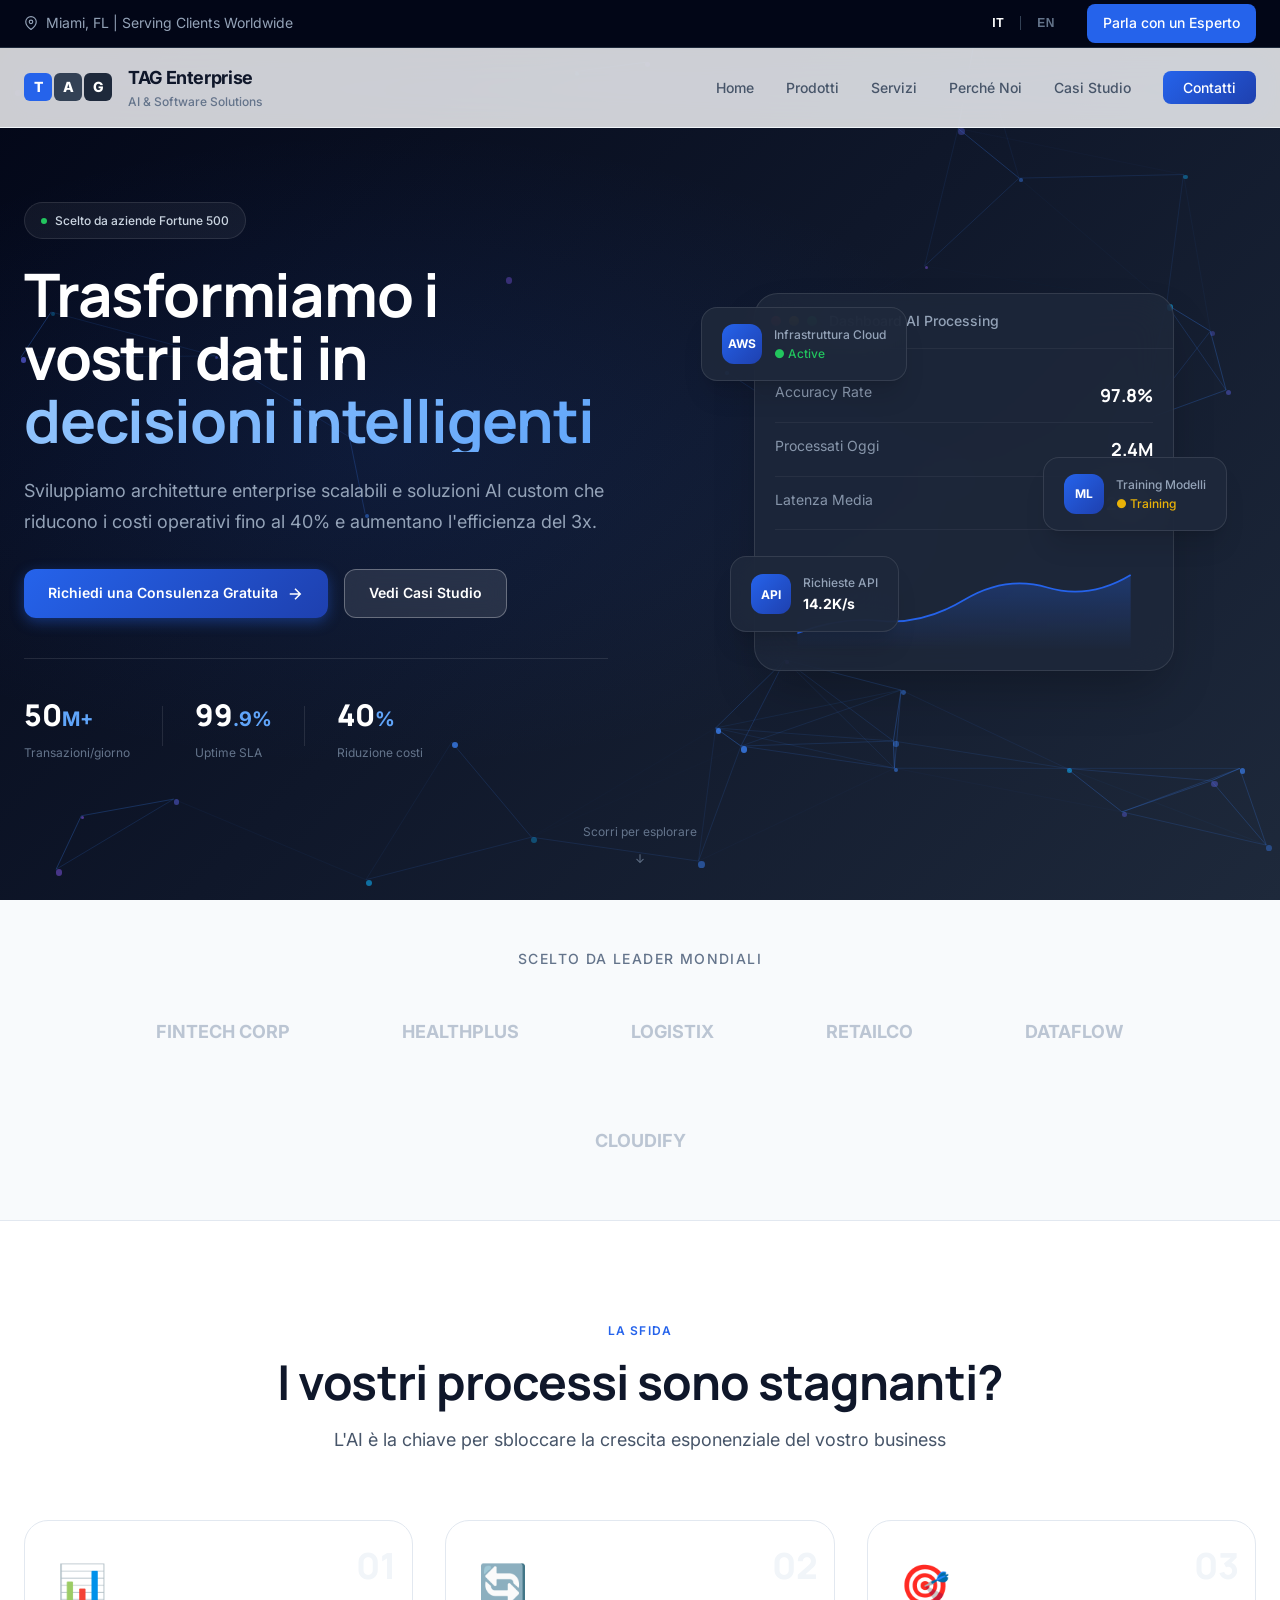
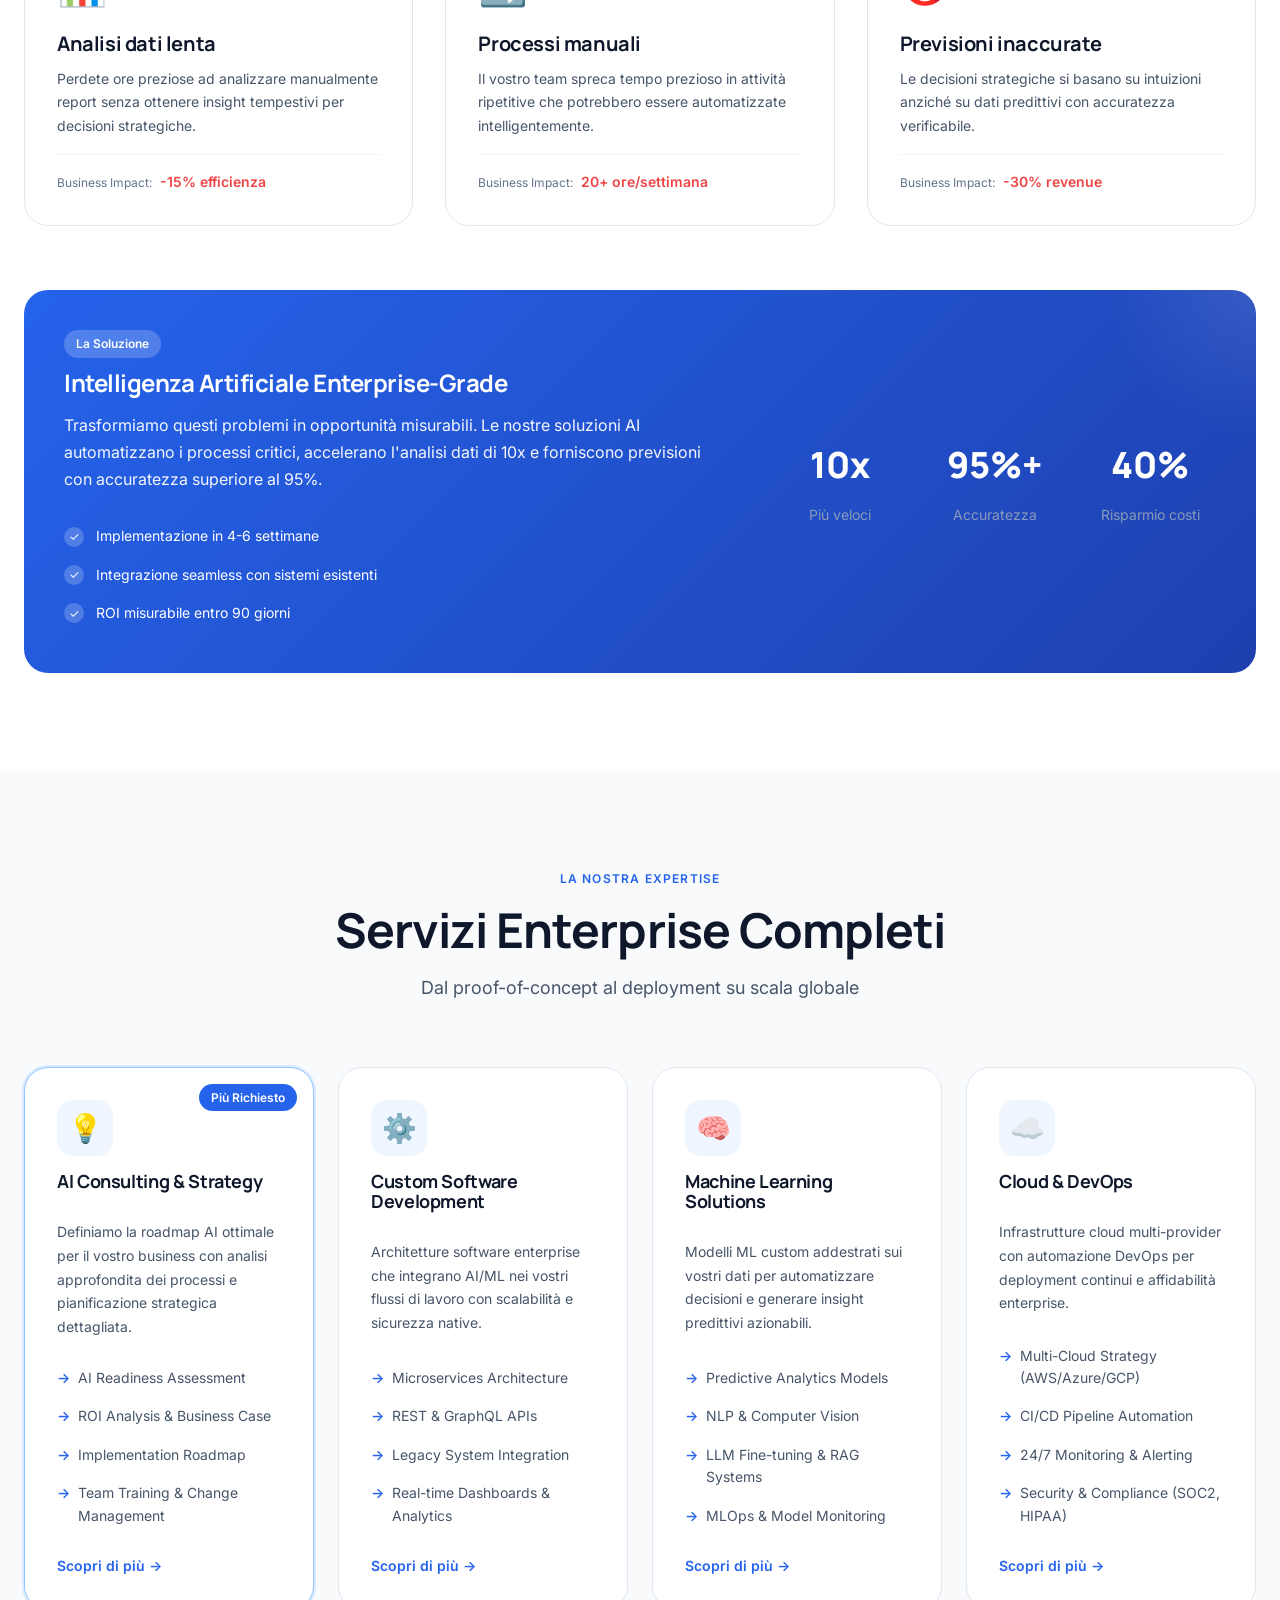
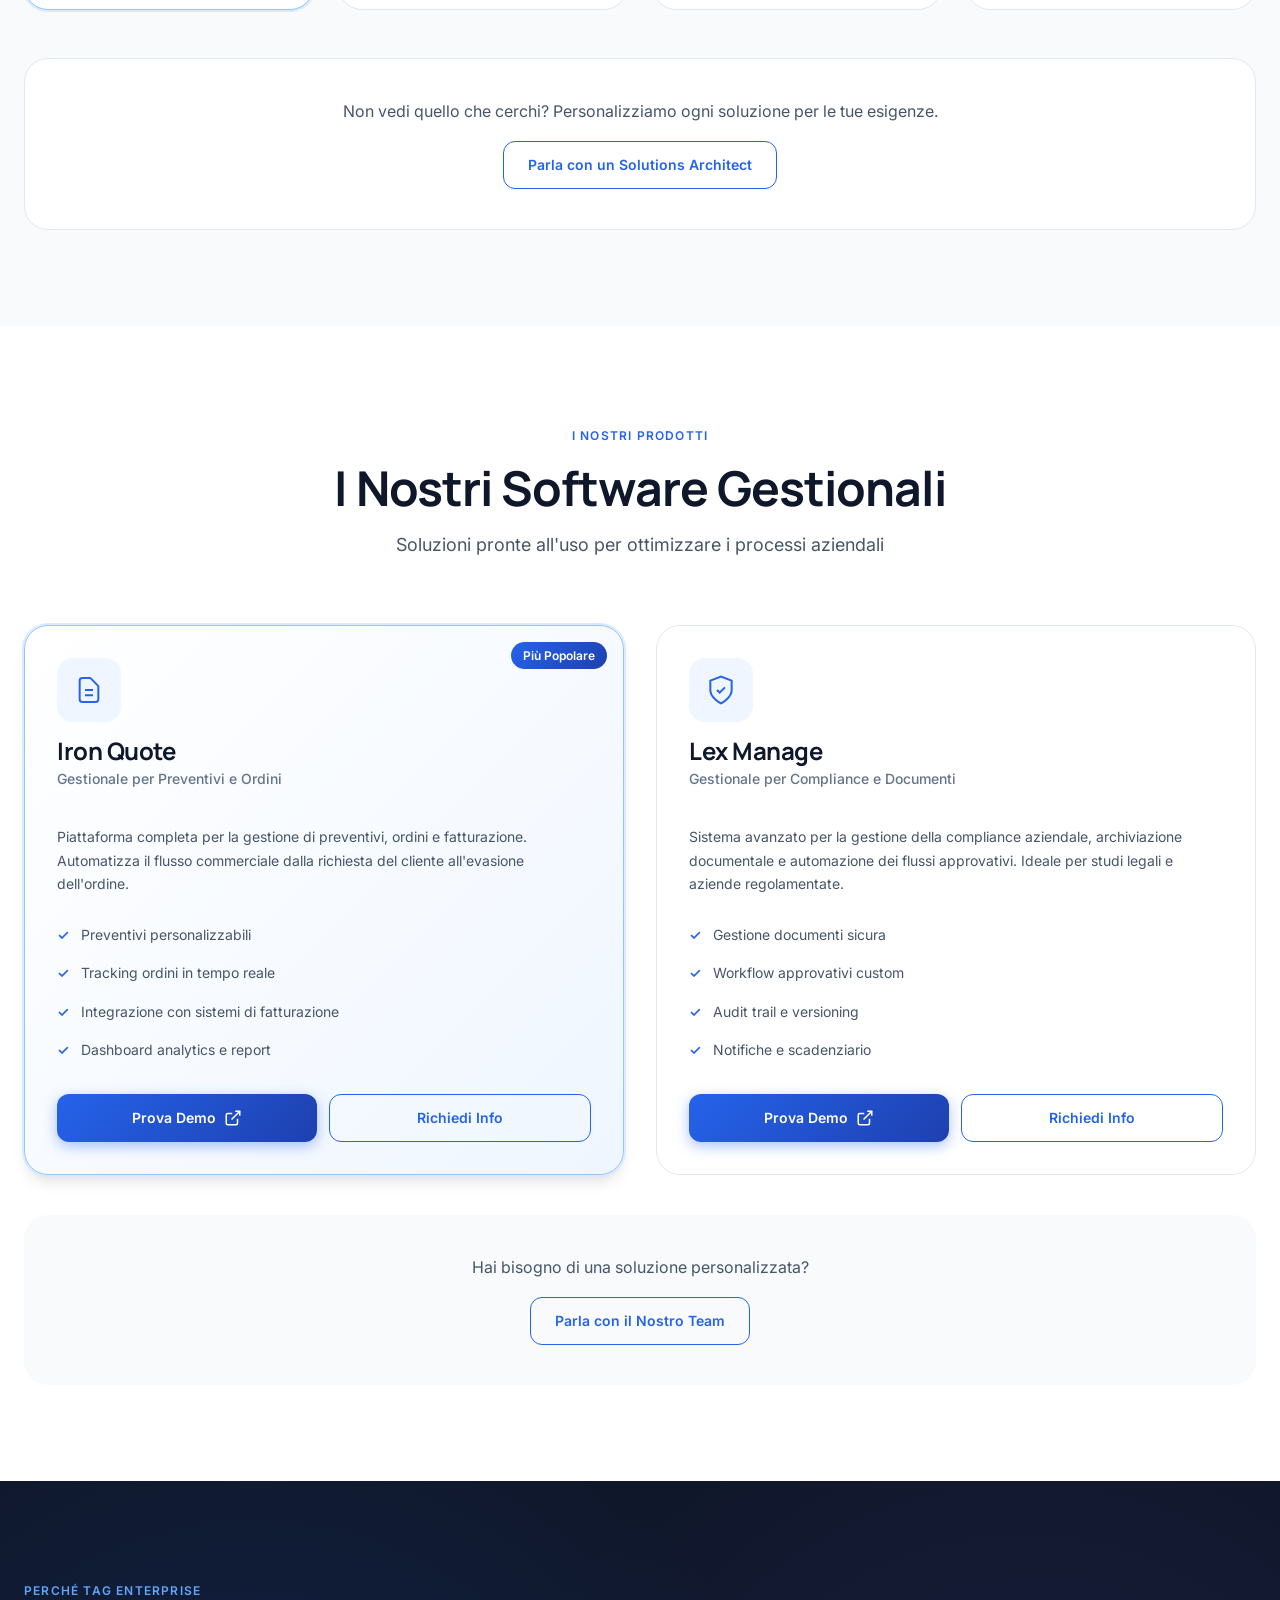
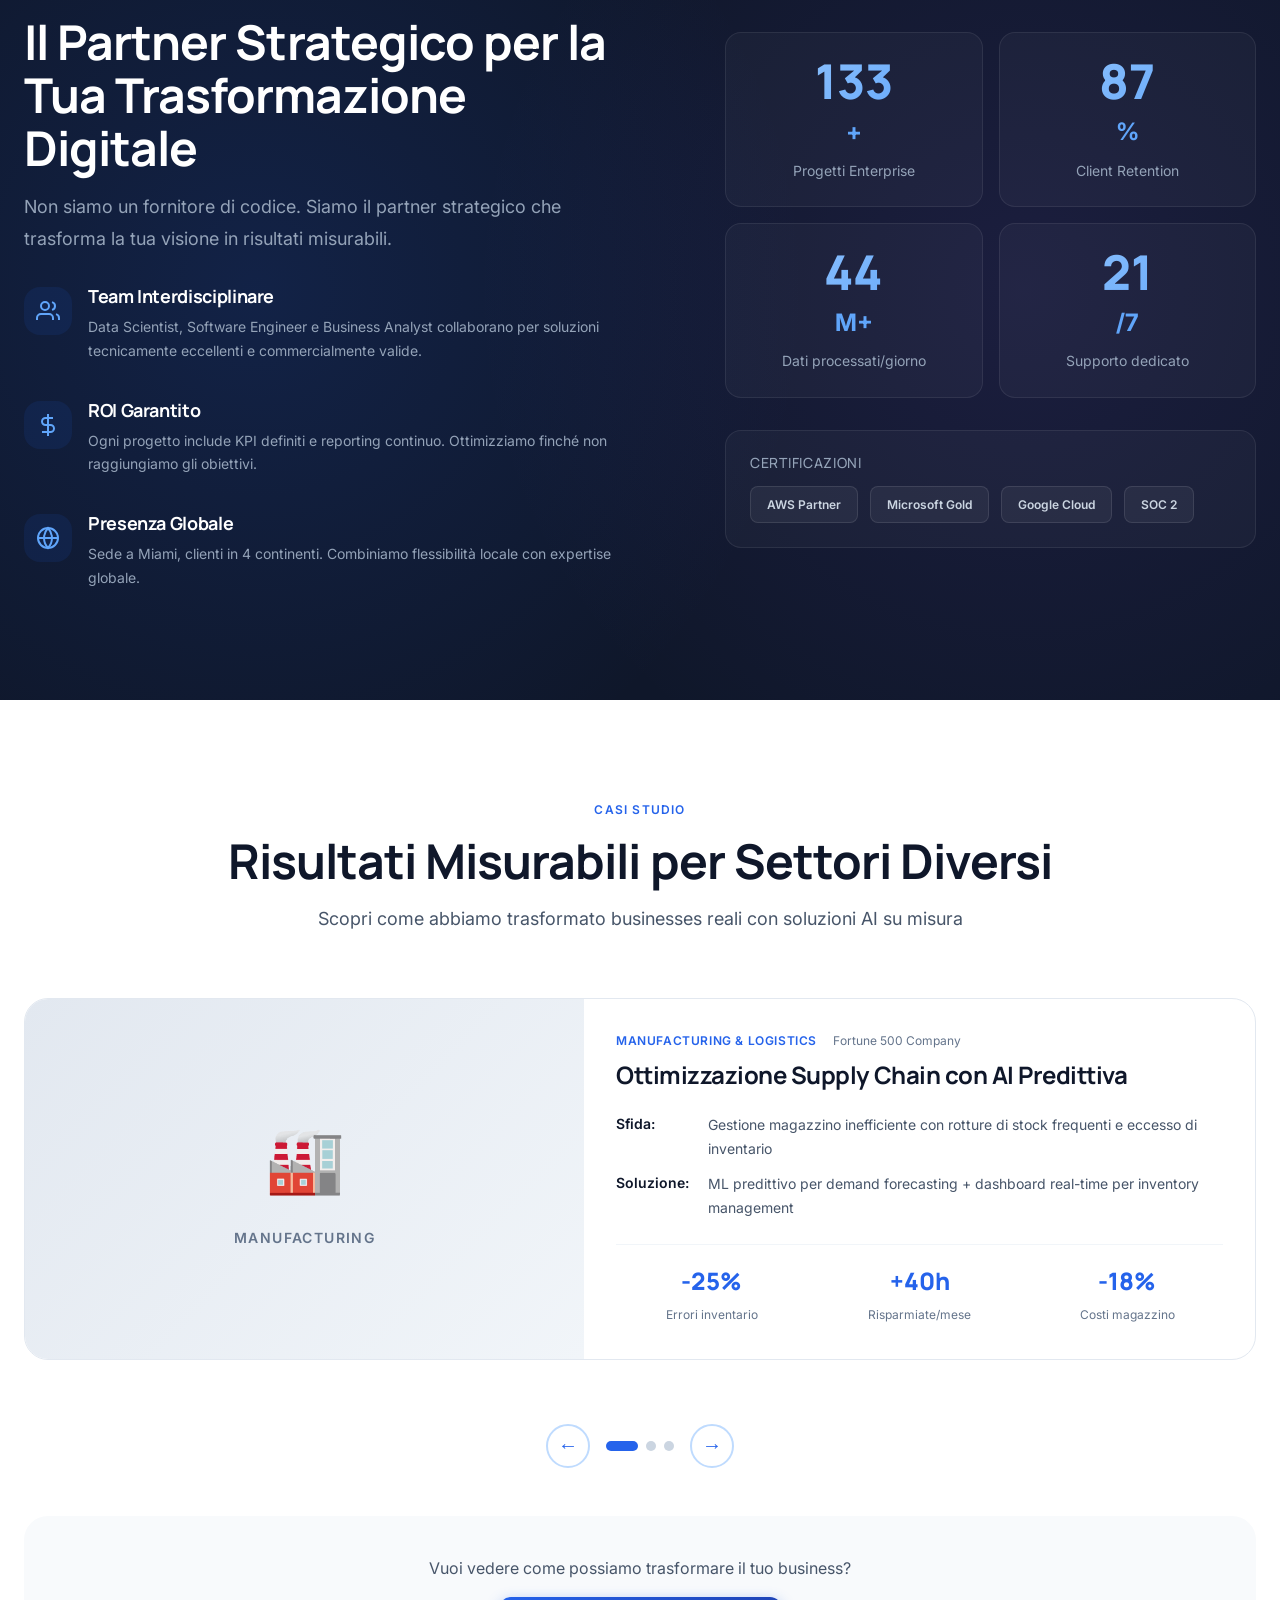
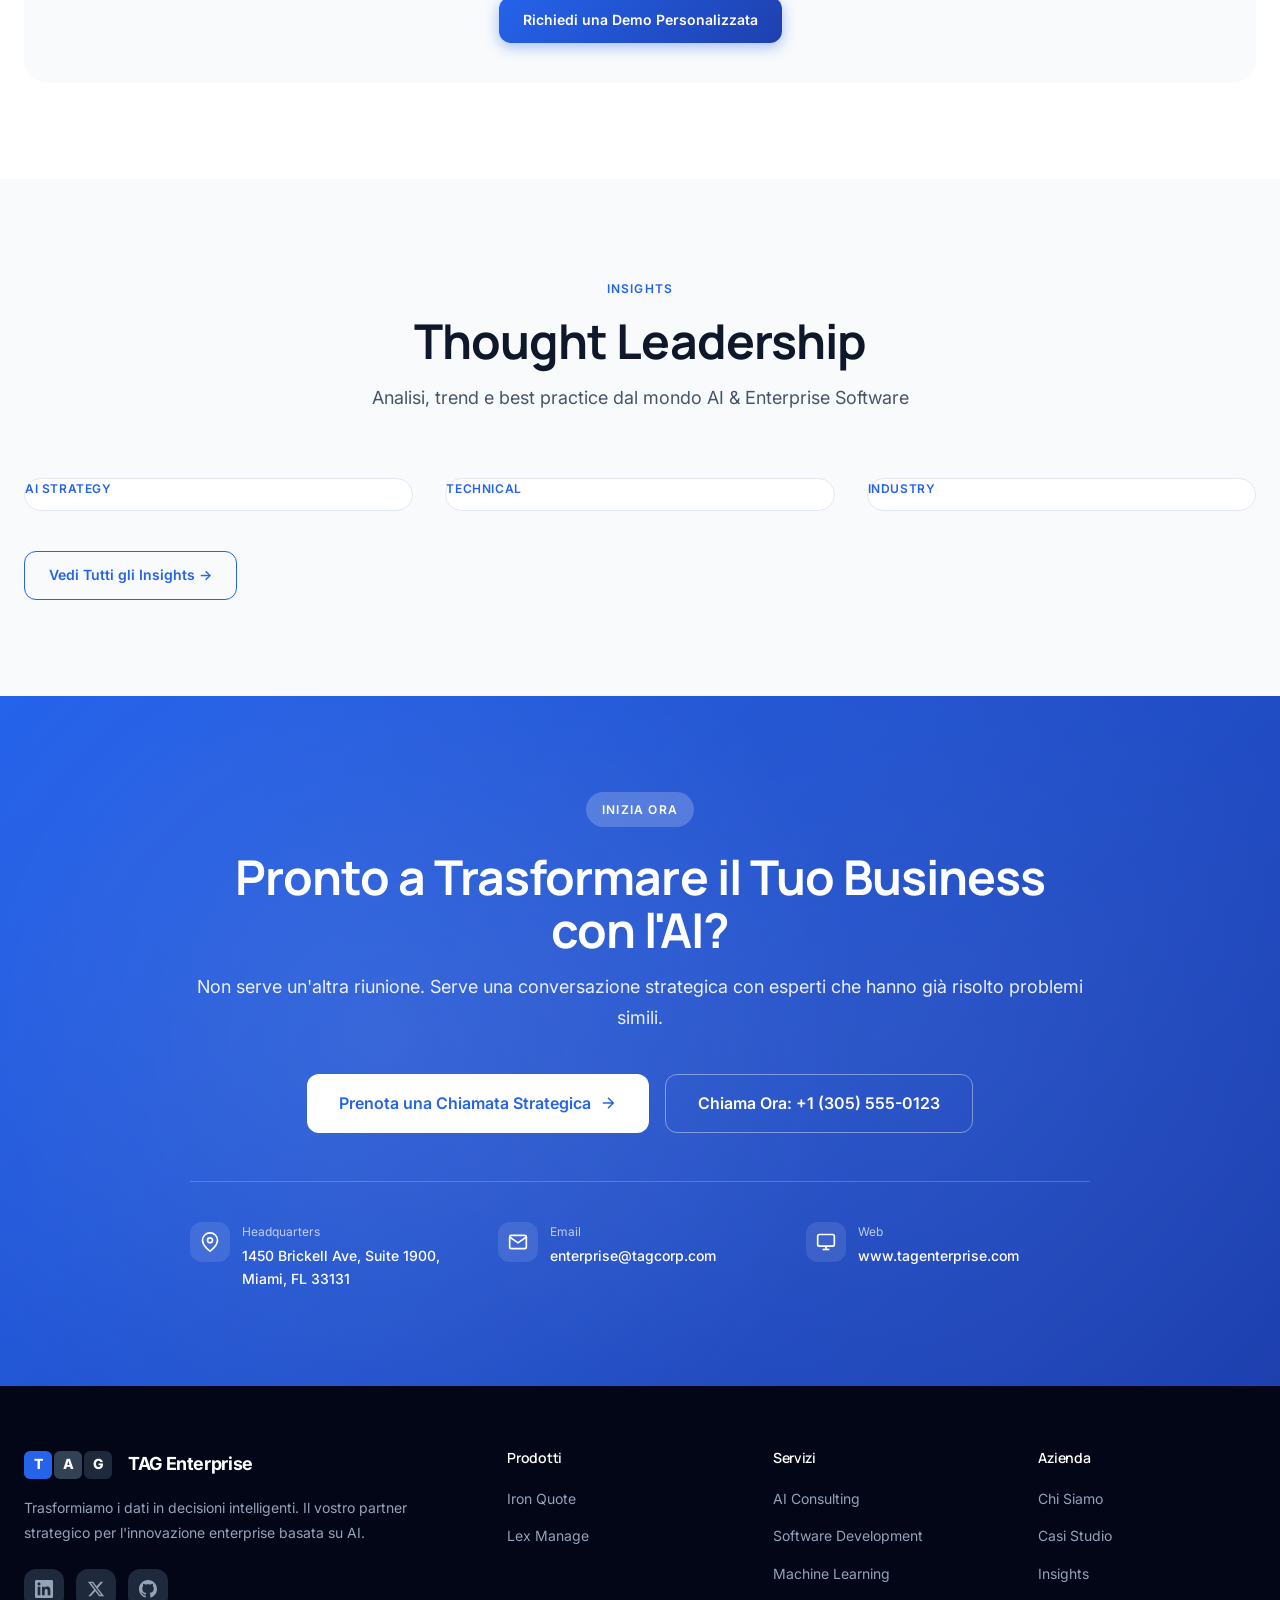
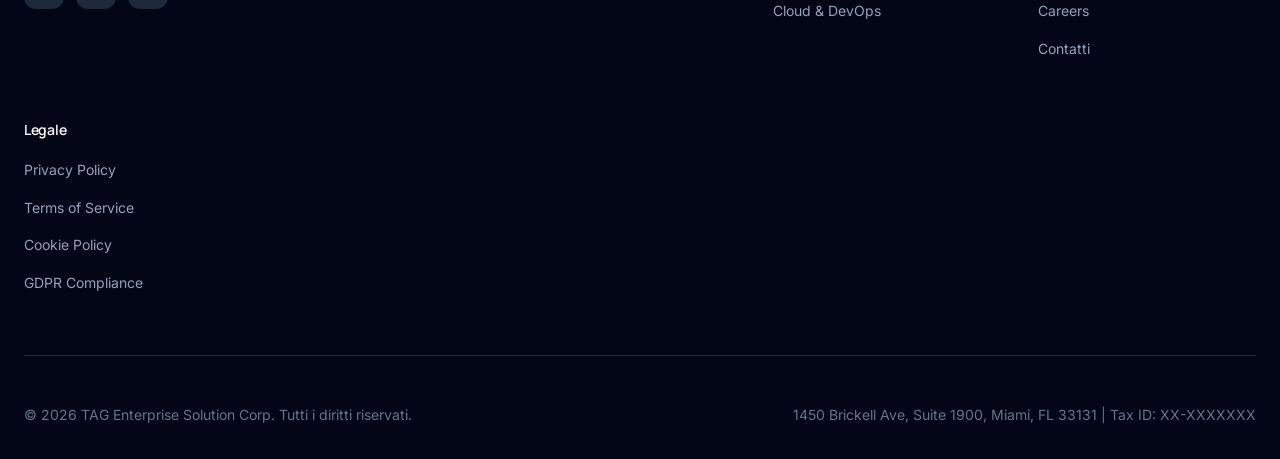
==== commit faf19956: "update pro" ====
--- a/index.html
+++ b/index.html
@@ -829,6 +829,13 @@
                     </div>
                 </div>
                 <div class="footer-links">
+                    <h4 data-i18n="footer.products.title">Prodotti</h4>
+                    <ul>
+                        <li><a href="https://app.iron-quote.it" target="_blank" rel="noopener noreferrer">Iron Quote</a></li>
+                        <li><a href="https://app.lexmanage.it" target="_blank" rel="noopener noreferrer">Lex Manage</a></li>
+                    </ul>
+                </div>
+                <div class="footer-links">
                     <h4 data-i18n="footer.services.title">Servizi</h4>
                     <ul>
                         <li><a href="#services" data-i18n="footer.services.ai">AI Consulting</a></li>
--- a/styles.css
+++ b/styles.css
@@ -2092,6 +2092,7 @@
         display: none;
     }
 
+    .products-grid,
     .problems-grid,
     .services-grid,
     .insights-grid {
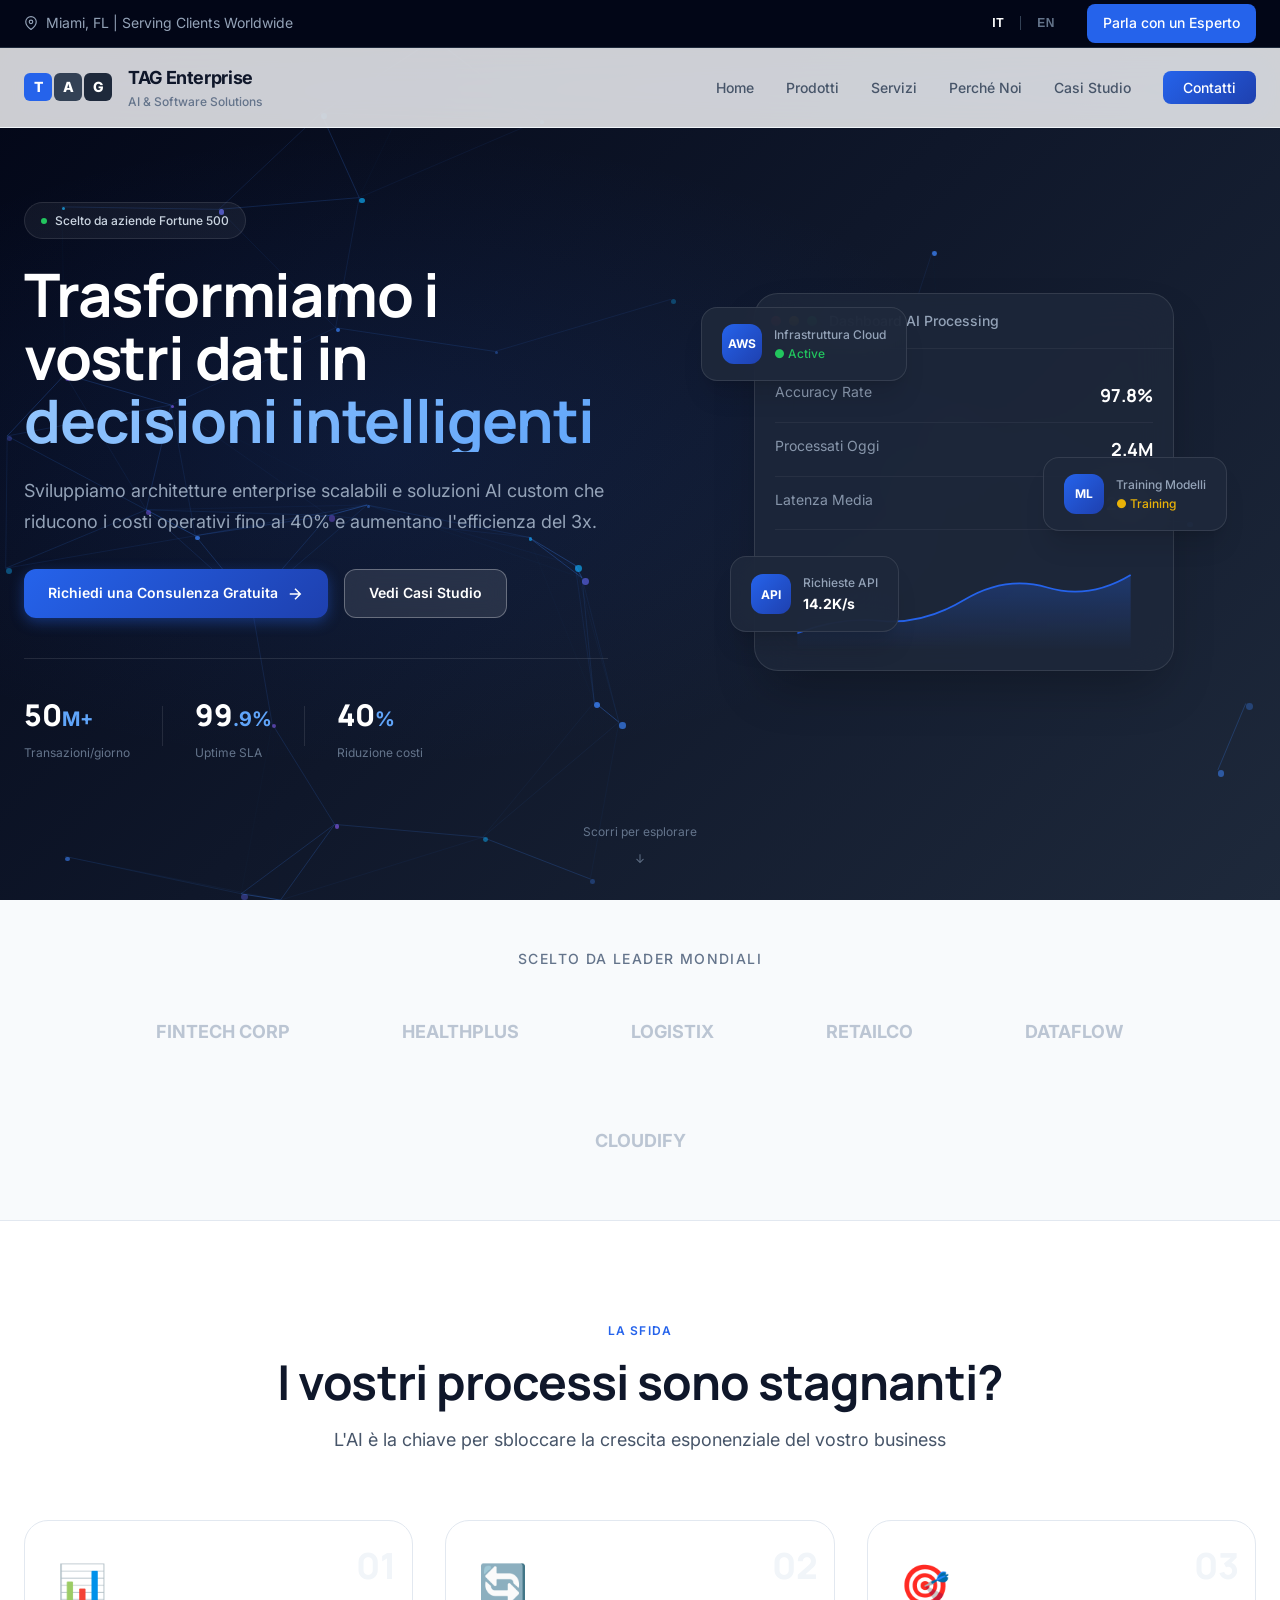
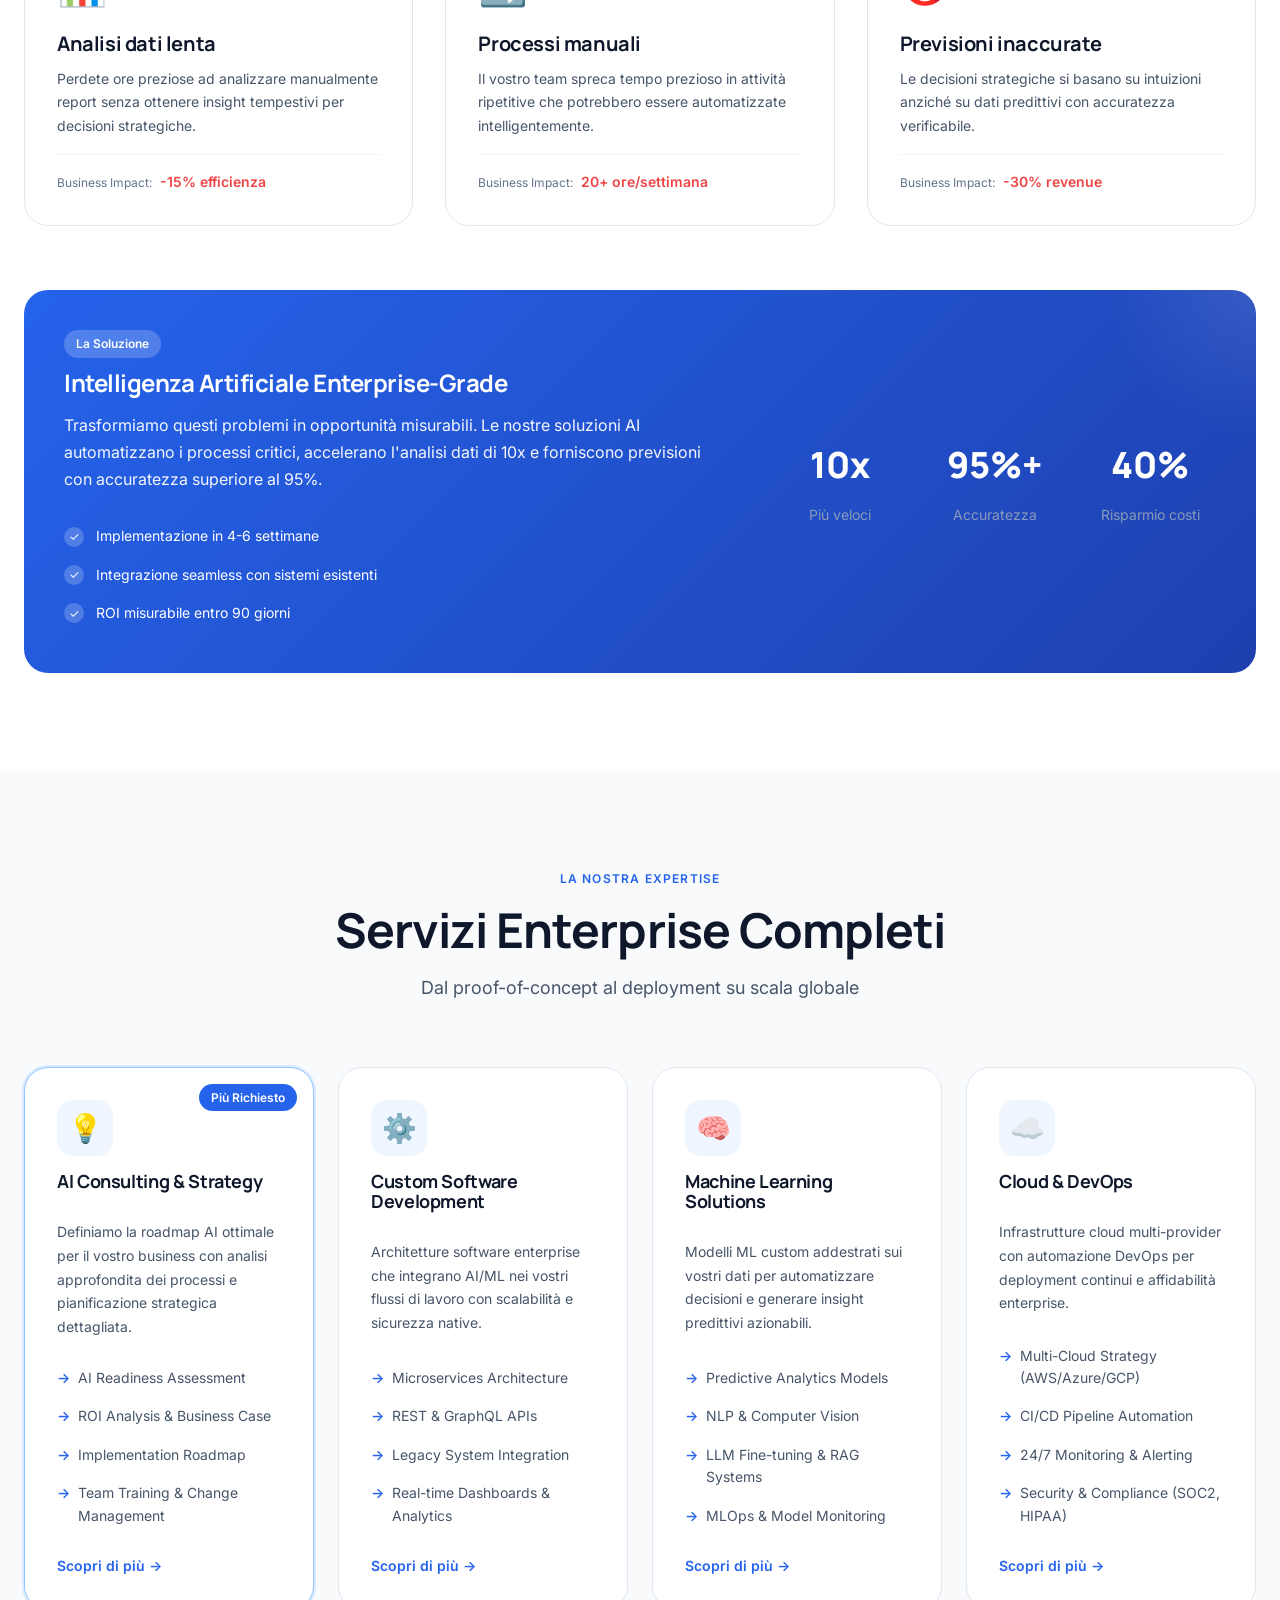
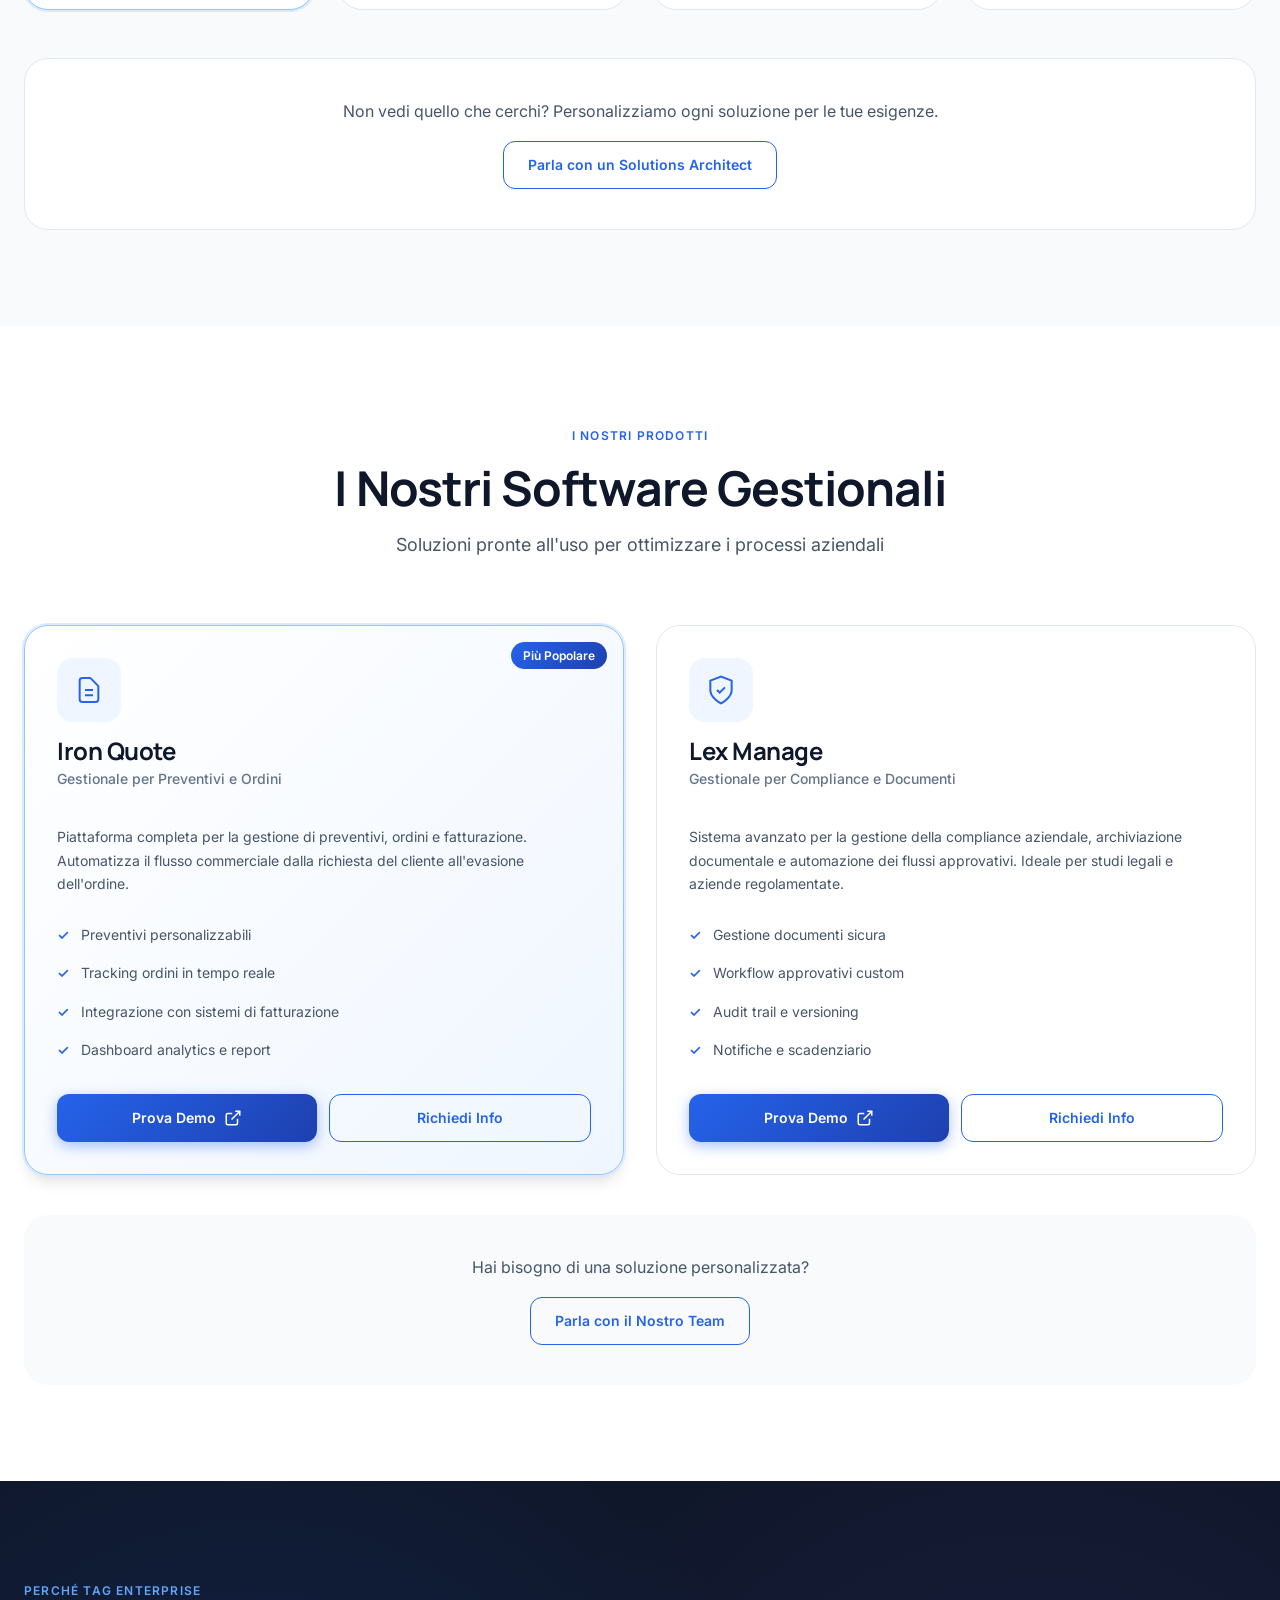
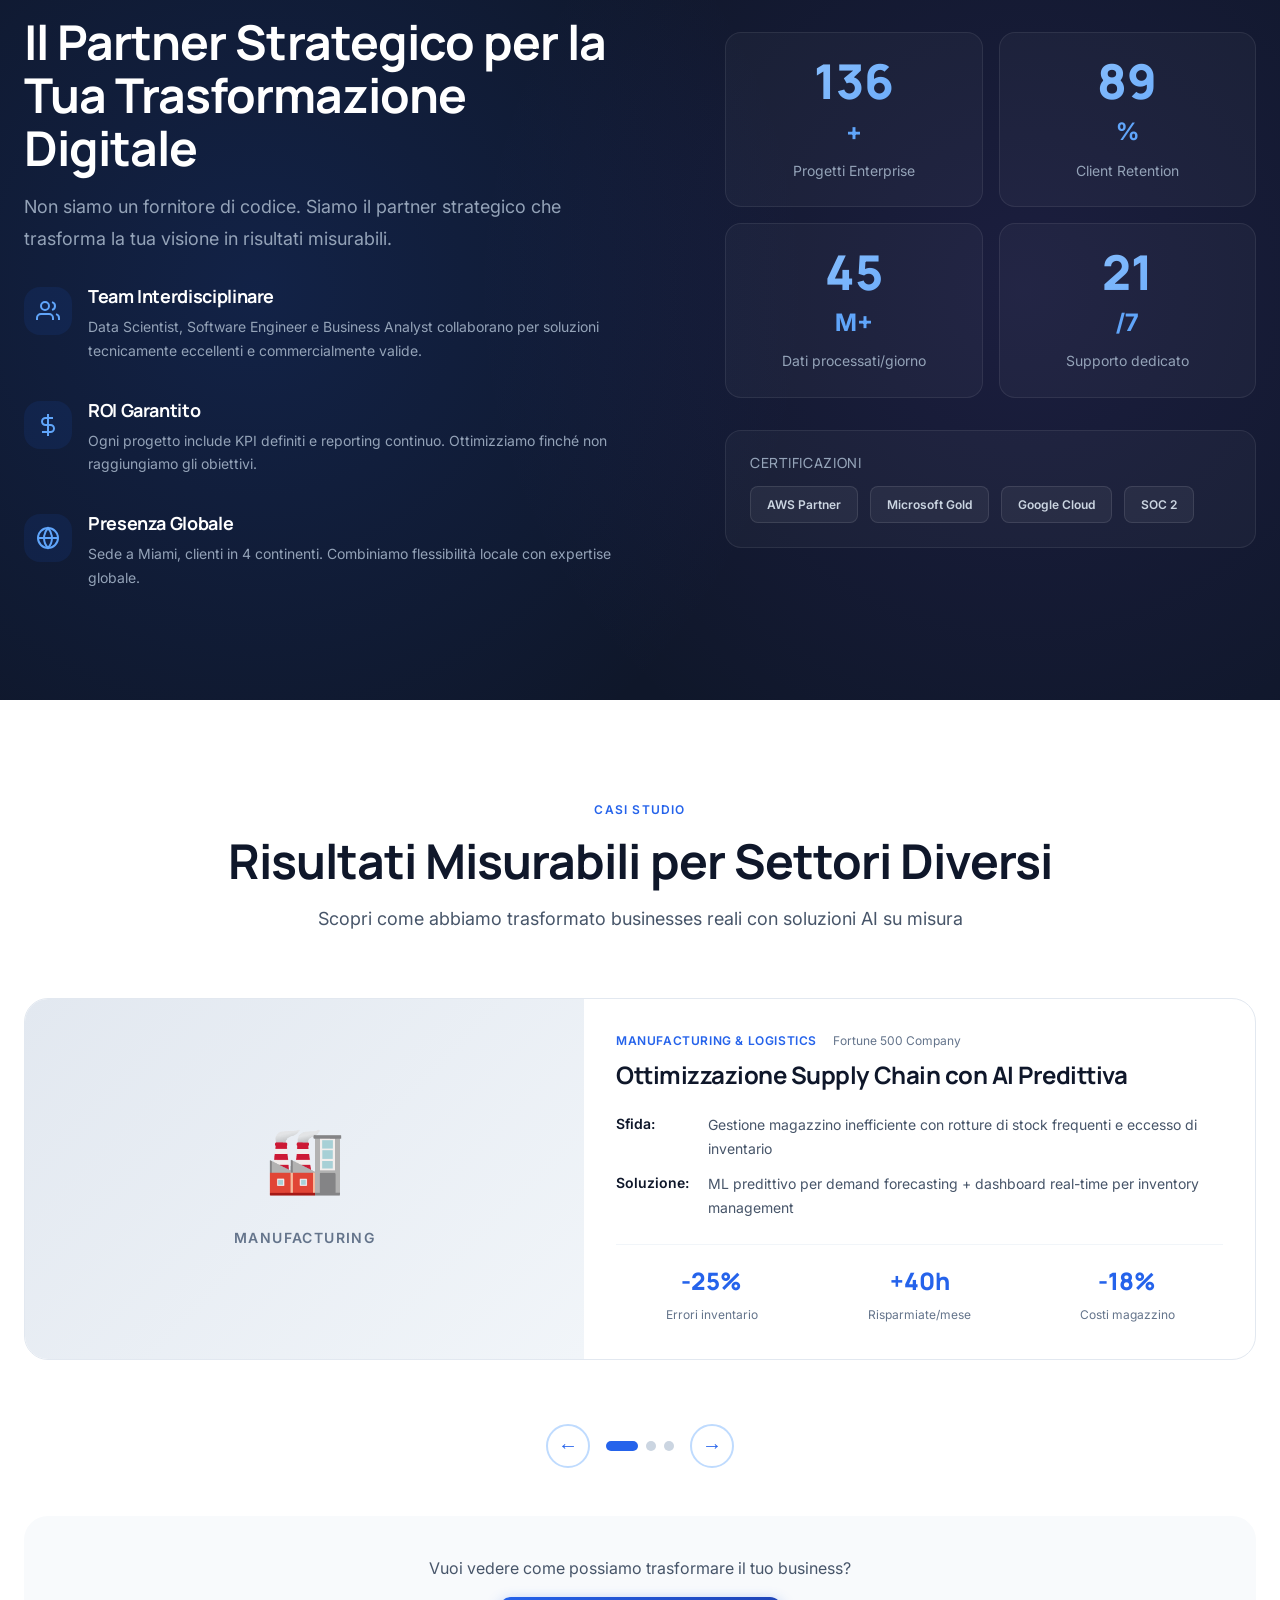
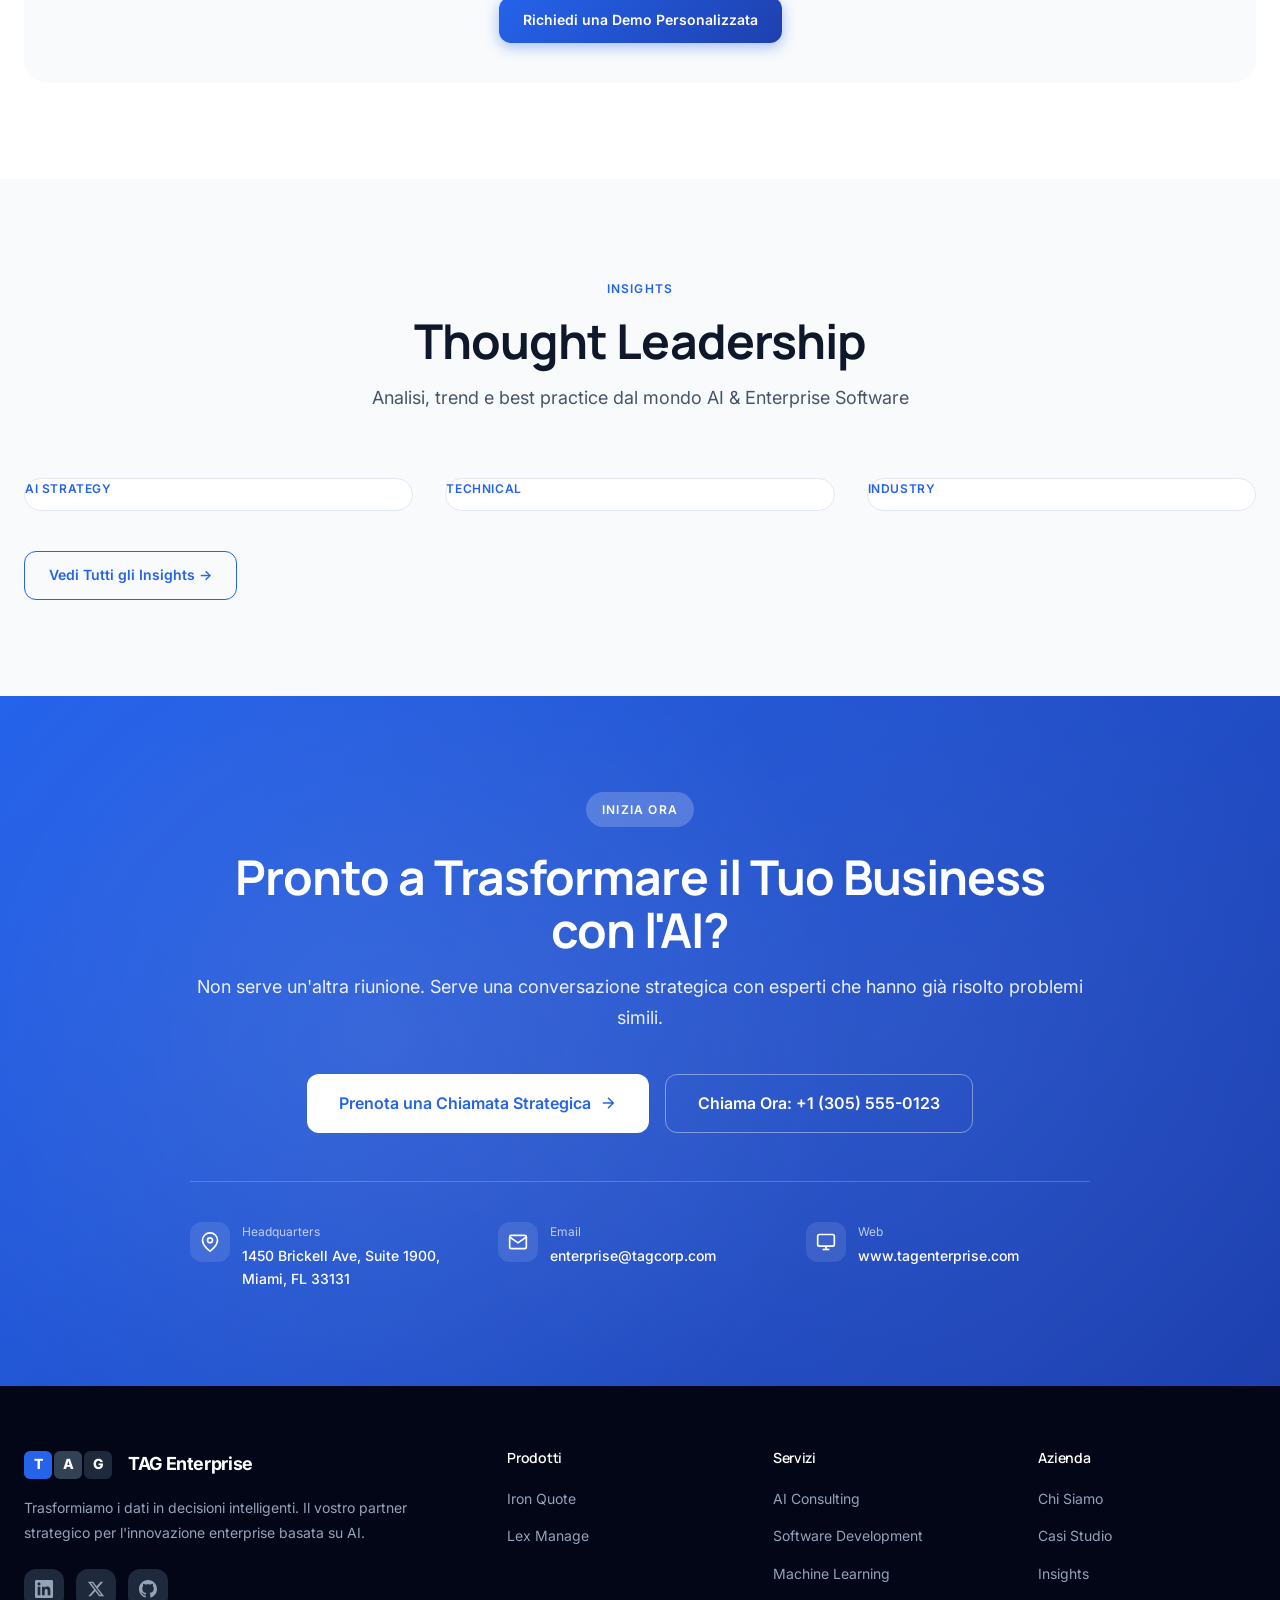
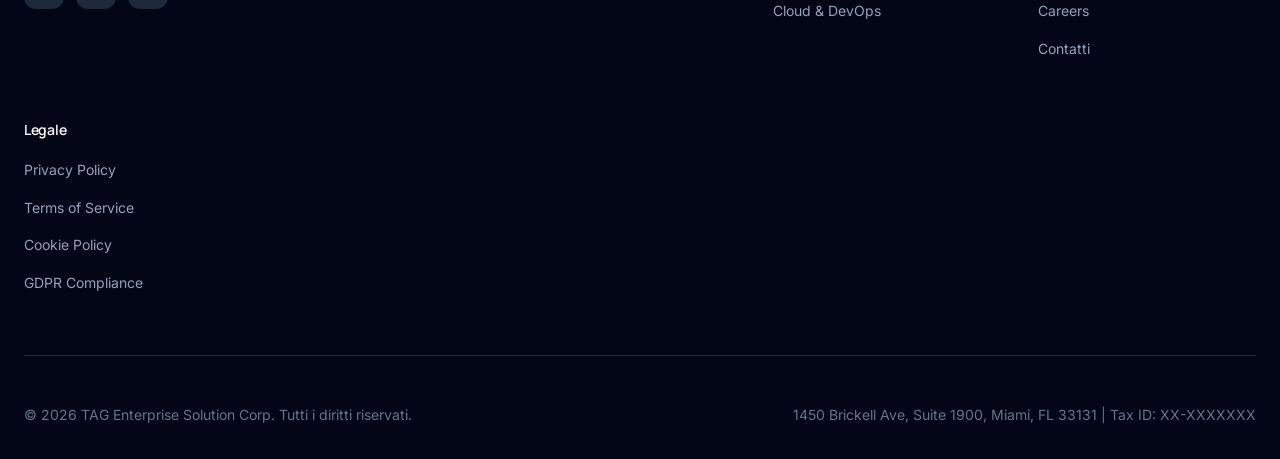
==== commit aa833db6: "adding addtional peges for projects" ====
--- a/index.html
+++ b/index.html
@@ -422,7 +422,7 @@
                         <li><span class="check">✓</span> <span data-i18n="products.ironquote.f4">Dashboard analytics e report</span></li>
                     </ul>
                     <div class="product-actions">
-                        <a href="https://app.iron-quote.it" target="_blank" rel="noopener noreferrer" class="btn btn-primary btn-full">
+                        <a href="iron-quote.html" target="_blank" rel="noopener noreferrer" class="btn btn-primary btn-full">
                             <span data-i18n="products.tryDemo">Prova Demo</span>
                             <svg class="btn-arrow" viewBox="0 0 24 24" fill="none" stroke="currentColor" stroke-width="2">
                                 <path d="M18 13v6a2 2 0 0 1-2 2H5a2 2 0 0 1-2-2V8a2 2 0 0 1 2-2h6"></path>
@@ -454,7 +454,7 @@
                         <li><span class="check">✓</span> <span data-i18n="products.lexmanage.f4">Notifiche e scadenziario</span></li>
                     </ul>
                     <div class="product-actions">
-                        <a href="https://app.lexmanage.it" target="_blank" rel="noopener noreferrer" class="btn btn-primary btn-full">
+                        <a href="lex-manage.html" target="_blank" rel="noopener noreferrer" class="btn btn-primary btn-full">
                             <span data-i18n="products.tryDemo">Prova Demo</span>
                             <svg class="btn-arrow" viewBox="0 0 24 24" fill="none" stroke="currentColor" stroke-width="2">
                                 <path d="M18 13v6a2 2 0 0 1-2 2H5a2 2 0 0 1-2-2V8a2 2 0 0 1 2-2h6"></path>
@@ -831,8 +831,8 @@
                 <div class="footer-links">
                     <h4 data-i18n="footer.products.title">Prodotti</h4>
                     <ul>
-                        <li><a href="https://app.iron-quote.it" target="_blank" rel="noopener noreferrer">Iron Quote</a></li>
-                        <li><a href="https://app.lexmanage.it" target="_blank" rel="noopener noreferrer">Lex Manage</a></li>
+                        <li><a href="iron-quote.html">Iron Quote</a></li>
+                        <li><a href="lex-manage.html">Lex Manage</a></li>
                     </ul>
                 </div>
                 <div class="footer-links">
